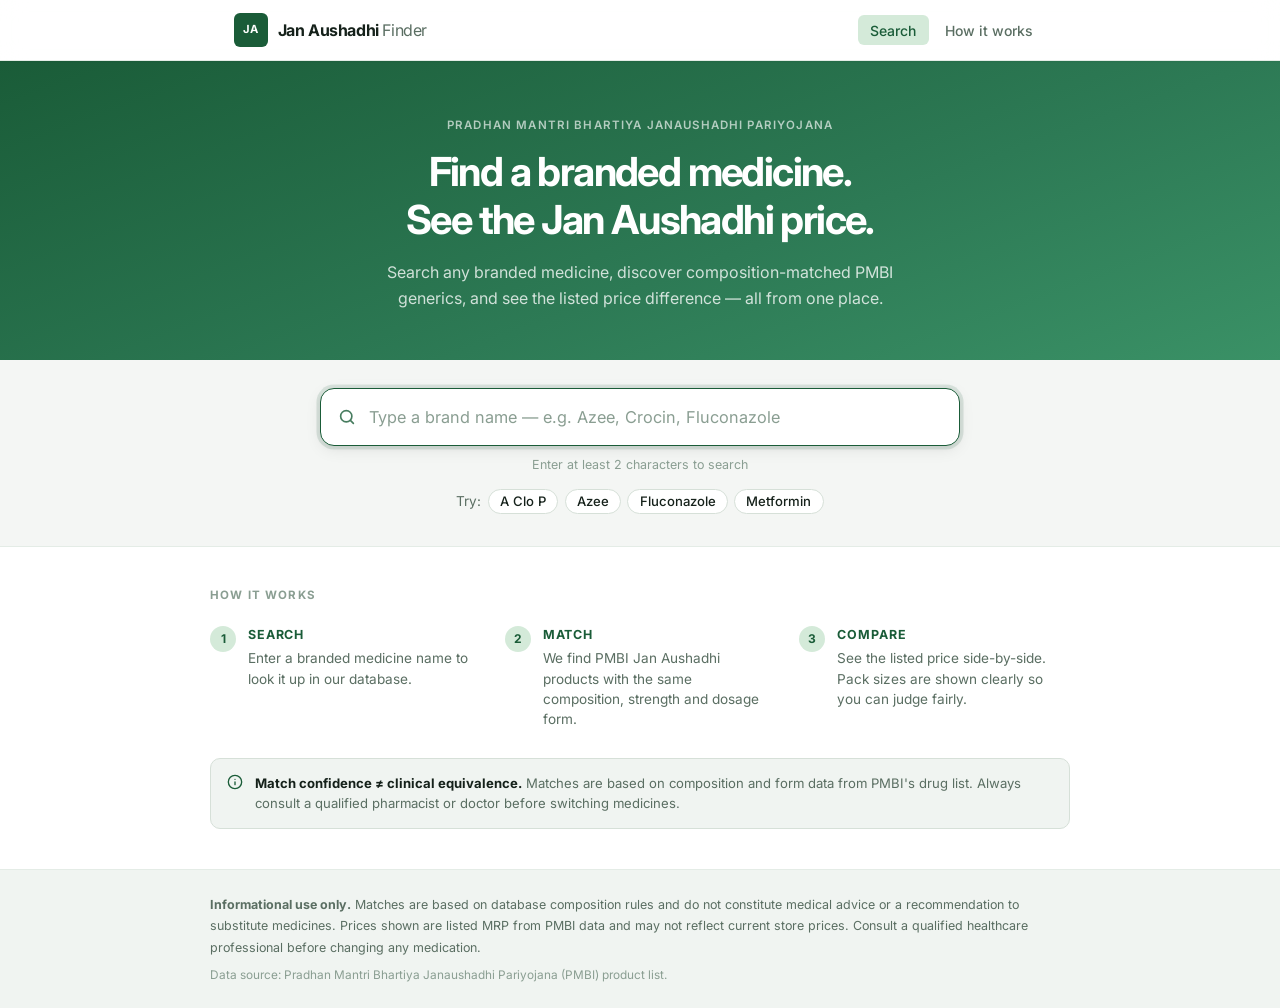
==== index.html @ 85b2dbdd "frontend upgrades" ====
<!DOCTYPE html>
<html lang="en">
<head>
  <meta charset="UTF-8">
  <meta name="viewport" content="width=device-width, initial-scale=1.0">
  <title>Jan Aushadhi Finder — Branded vs Generic Price Comparison</title>
  <meta name="description" content="Find Jan Aushadhi / PMBI generic equivalents for branded medicines and compare listed prices.">
  <link rel="preconnect" href="https://fonts.googleapis.com">
  <link rel="preconnect" href="https://fonts.gstatic.com" crossorigin>
  <link href="https://fonts.googleapis.com/css2?family=Inter:ital,opsz,wght@0,14..32,300..800;1,14..32,300..800&display=swap" rel="stylesheet">
  <link rel="stylesheet" href="./frontend/styles.css">
</head>
<body>

  <!-- ── Top navigation ─────────────────────────────────────── -->
  <header class="site-header" role="banner">
    <div class="site-header__inner">
      <a href="#" class="wordmark" id="brand-home" aria-label="Jan Aushadhi Finder — go to home">
        <span class="wordmark__pill" aria-hidden="true">JA</span>
        <span class="wordmark__text">Jan Aushadhi <span class="wordmark__text-light">Finder</span></span>
      </a>
      <nav class="site-nav" aria-label="Primary navigation">
        <button type="button" class="site-nav__item is-active" id="nav-search">Search</button>
        <button type="button" class="site-nav__item" id="nav-how">How it works</button>
      </nav>
    </div>
  </header>

  <!-- ── Hero (shown only on home) ──────────────────────────── -->
  <section id="hero" class="hero" aria-label="Introduction">
    <div class="hero__inner">
      <div class="hero__eyebrow">Pradhan Mantri Bhartiya Janaushadhi Pariyojana</div>
      <h1 class="hero__title">Find a branded medicine.<br>See the Jan Aushadhi price.</h1>
      <p class="hero__lead">
        Search any branded medicine, discover composition-matched PMBI generics,
        and see the listed price difference — all from one place.
      </p>
    </div>
  </section>

  <!-- ── Search bar (always visible) ───────────────────────── -->
  <div class="search-wrap" id="search-wrap">
    <div class="search-box" role="search">
      <label class="sr-only" for="search-input">Search medicine by brand name</label>
      <span class="search-box__icon" aria-hidden="true">
        <svg width="18" height="18" viewBox="0 0 24 24" fill="none"
             stroke="currentColor" stroke-width="2.2" stroke-linecap="round" stroke-linejoin="round">
          <circle cx="11" cy="11" r="7.5"/>
          <path d="M20.5 20.5l-4-4"/>
        </svg>
      </span>
      <input
        type="search"
        id="search-input"
        class="search-box__input"
        placeholder="Type a brand name — e.g. Azee, Crocin, Fluconazole"
        autocomplete="off"
        spellcheck="false"
        autofocus
        aria-label="Search medicine by brand name"
      >
      <button type="button" id="search-clear" class="search-box__clear hidden" aria-label="Clear search">
        <svg width="14" height="14" viewBox="0 0 24 24" fill="none"
             stroke="currentColor" stroke-width="2.5" stroke-linecap="round">
          <path d="M18 6L6 18M6 6l12 12"/>
        </svg>
      </button>
    </div>
    <p class="search-hint" id="search-hint">Enter at least 2 characters to search</p>
    <p id="search-examples" class="search-examples" aria-label="Example searches">
      Try:
      <button type="button" class="pill-chip" data-query="A Clo P">A Clo P</button>
      <button type="button" class="pill-chip" data-query="Azee">Azee</button>
      <button type="button" class="pill-chip" data-query="Fluconazole">Fluconazole</button>
      <button type="button" class="pill-chip" data-query="Metformin">Metformin</button>
    </p>
  </div>

  <!-- ── Status / loading / error banner ───────────────────── -->
  <div id="status-area" class="status-area hidden" role="status" aria-live="polite"></div>

  <!-- ── Dynamic content area ──────────────────────────────── -->
  <main id="content-area" class="content-area"></main>

  <!-- ── How it works steps (home only) ────────────────────── -->
  <section id="home-steps" class="steps-section" aria-label="How it works">
    <div class="steps-section__inner">
      <h2 class="steps-section__title">How it works</h2>
      <ol class="steps-list" role="list">
        <li class="step-item">
          <div class="step-item__number" aria-hidden="true">1</div>
          <div class="step-item__body">
            <div class="step-item__label">Search</div>
            <p>Enter a branded medicine name to look it up in our database.</p>
          </div>
        </li>
        <li class="step-item">
          <div class="step-item__number" aria-hidden="true">2</div>
          <div class="step-item__body">
            <div class="step-item__label">Match</div>
            <p>We find PMBI Jan Aushadhi products with the same composition, strength and dosage form.</p>
          </div>
        </li>
        <li class="step-item">
          <div class="step-item__number" aria-hidden="true">3</div>
          <div class="step-item__body">
            <div class="step-item__label">Compare</div>
            <p>See the listed price side-by-side. Pack sizes are shown clearly so you can judge fairly.</p>
          </div>
        </li>
      </ol>

      <div class="data-note">
        <span class="data-note__icon" aria-hidden="true">
          <svg width="16" height="16" viewBox="0 0 24 24" fill="none"
               stroke="currentColor" stroke-width="2" stroke-linecap="round" stroke-linejoin="round">
            <circle cx="12" cy="12" r="10"/><path d="M12 16v-4M12 8h.01"/>
          </svg>
        </span>
        <div>
          <strong>Match confidence ≠ clinical equivalence.</strong>
          Matches are based on composition and form data from PMBI's drug list.
          Always consult a qualified pharmacist or doctor before switching medicines.
        </div>
      </div>
    </div>
  </section>

  <!-- ── Footer ────────────────────────────────────────────── -->
  <footer class="site-footer" role="contentinfo">
    <div class="site-footer__inner">
      <p class="site-footer__disclaimer">
        <strong>Informational use only.</strong>
        Matches are based on database composition rules and do not constitute medical advice
        or a recommendation to substitute medicines. Prices shown are listed MRP from PMBI data
        and may not reflect current store prices. Consult a qualified healthcare professional
        before changing any medication.
      </p>
      <p class="site-footer__source">
        Data source: Pradhan Mantri Bhartiya Janaushadhi Pariyojana (PMBI) product list.
      </p>
    </div>
  </footer>

  <script type="module" src="./frontend/app.js"></script>
</body>
</html>
---- frontend/styles.css ----
/* ============================================================
   Jan Aushadhi Finder — Redesigned CSS
   Design tokens → Base → Layout → Components
   ============================================================ */

@import url("https://fonts.googleapis.com/css2?family=Inter:ital,opsz,wght@0,14..32,300..800;1,14..32,300..800&display=swap");

/* ── Design tokens ──────────────────────────────────────────── */
:root {
  /* Palette */
  --c-bg:           #f4f6f4;
  --c-surface:      #ffffff;
  --c-surface-2:    #f0f4f1;
  --c-surface-3:    #e8f0ea;
  --c-border:       #d6e0d8;
  --c-border-soft:  #e4ece6;

  /* Brand — deep forest green */
  --c-brand:        #1a5c38;
  --c-brand-dark:   #134428;
  --c-brand-light:  #d4ead9;
  --c-brand-glow:   rgba(26, 92, 56, 0.12);

  /* Secondary — teal-green */
  --c-secondary:    #2d7a55;

  /* Accent — warm amber */
  --c-accent:       #c4780a;
  --c-accent-bg:    #fef8ee;

  /* Jan Aushadhi tint — soft green */
  --c-jan:          #e8f5eb;
  --c-jan-border:   #b8ddc1;
  --c-jan-text:     #1a5c38;

  /* Semantic */
  --c-text:         #15211a;
  --c-text-muted:   #5a6e62;
  --c-text-faint:   #8a9e92;
  --c-error:        #b91c1c;
  --c-error-bg:     #fef2f2;
  --c-success:      #15803d;
  --c-success-bg:   #f0fdf4;
  --c-warn:         #92400e;
  --c-warn-bg:      #fffbeb;

  /* Confidence colours */
  --c-conf-strong:      #166534;
  --c-conf-strong-bg:   #dcfce7;
  --c-conf-mod:         #92400e;
  --c-conf-mod-bg:      #fef9c3;
  --c-conf-ambig:       #1e3a5f;
  --c-conf-ambig-bg:    #dbeafe;

  /* Type */
  --ff:             "Inter", system-ui, -apple-system, "Segoe UI", sans-serif;
  --fw-regular:     400;
  --fw-medium:      500;
  --fw-semibold:    600;
  --fw-bold:        700;

  /* Radii */
  --r-sm:   6px;
  --r-md:   10px;
  --r-lg:   14px;
  --r-xl:   20px;
  --r-pill: 999px;

  /* Shadows */
  --shadow-xs: 0 1px 2px rgba(0,0,0,0.05);
  --shadow-sm: 0 2px 6px rgba(0,0,0,0.06), 0 1px 2px rgba(0,0,0,0.04);
  --shadow-md: 0 4px 16px rgba(0,0,0,0.08), 0 2px 6px rgba(0,0,0,0.04);
  --shadow-lg: 0 8px 32px rgba(0,0,0,0.10), 0 4px 12px rgba(0,0,0,0.05);

  /* Layout */
  --max-w: 860px;
  --page-px: 1.5rem;
}

/* ── Reset & base ───────────────────────────────────────────── */
*, *::before, *::after { box-sizing: border-box; margin: 0; padding: 0; }

html {
  -webkit-font-smoothing: antialiased;
  -moz-osx-font-smoothing: grayscale;
  scroll-behavior: smooth;
}

body {
  font-family: var(--ff);
  font-size: 16px;
  line-height: 1.55;
  color: var(--c-text);
  background: var(--c-bg);
  min-height: 100vh;
  display: flex;
  flex-direction: column;
}

a { color: var(--c-brand); }
a:hover { color: var(--c-brand-dark); }

button { font-family: inherit; cursor: pointer; }

img, svg { display: block; }

:focus-visible {
  outline: 2px solid var(--c-brand);
  outline-offset: 3px;
}

/* ── Utilities ──────────────────────────────────────────────── */
.sr-only {
  position: absolute; width: 1px; height: 1px;
  overflow: hidden; clip: rect(0 0 0 0); white-space: nowrap;
}

.hidden { display: none !important; }

/* ── Site header ────────────────────────────────────────────── */
.site-header {
  position: sticky;
  top: 0;
  z-index: 100;
  background: rgba(255,255,255,0.92);
  backdrop-filter: blur(12px);
  -webkit-backdrop-filter: blur(12px);
  border-bottom: 1px solid var(--c-border-soft);
  box-shadow: var(--shadow-xs);
}

.site-header__inner {
  max-width: var(--max-w);
  margin: 0 auto;
  padding: 0 var(--page-px);
  height: 60px;
  display: flex;
  align-items: center;
  justify-content: space-between;
  gap: 1rem;
}

/* Wordmark */
.wordmark {
  display: inline-flex;
  align-items: center;
  gap: 0.6rem;
  text-decoration: none;
  color: var(--c-text);
  flex-shrink: 0;
}

.wordmark__pill {
  width: 34px;
  height: 34px;
  border-radius: var(--r-sm);
  background: var(--c-brand);
  color: #fff;
  display: flex;
  align-items: center;
  justify-content: center;
  font-size: 0.7rem;
  font-weight: var(--fw-bold);
  letter-spacing: 0.04em;
  flex-shrink: 0;
}

.wordmark__text {
  font-size: 1rem;
  font-weight: var(--fw-bold);
  letter-spacing: -0.025em;
  white-space: nowrap;
}

.wordmark__text-light { font-weight: var(--fw-regular); color: var(--c-text-muted); }

/* Nav */
.site-nav { display: flex; gap: 0.2rem; }

.site-nav__item {
  background: transparent;
  border: 0;
  color: var(--c-text-muted);
  font-size: 0.875rem;
  font-weight: var(--fw-medium);
  padding: 0.4rem 0.8rem;
  border-radius: var(--r-sm);
  transition: background 0.15s, color 0.15s;
}

.site-nav__item:hover { color: var(--c-text); background: var(--c-surface-2); }

.site-nav__item.is-active {
  color: var(--c-brand);
  background: var(--c-brand-light);
}

/* ── Hero ───────────────────────────────────────────────────── */
.hero {
  background: linear-gradient(160deg, #1a5c38 0%, #2d7a55 60%, #3a9166 100%);
  color: #fff;
  padding: 3.5rem var(--page-px) 3rem;
  text-align: center;
}

.hero__inner { max-width: var(--max-w); margin: 0 auto; }

.hero__eyebrow {
  font-size: 0.72rem;
  font-weight: var(--fw-semibold);
  letter-spacing: 0.1em;
  text-transform: uppercase;
  color: rgba(255,255,255,0.65);
  margin-bottom: 0.85rem;
}

.hero__title {
  font-size: clamp(1.6rem, 4vw, 2.5rem);
  font-weight: var(--fw-bold);
  letter-spacing: -0.04em;
  line-height: 1.18;
  margin-bottom: 1rem;
  color: #fff;
}

.hero__lead {
  font-size: 1rem;
  color: rgba(255,255,255,0.78);
  max-width: 36rem;
  margin: 0 auto;
  line-height: 1.65;
}

/* ── Search section ─────────────────────────────────────────── */
.search-wrap {
  max-width: var(--max-w);
  margin: 0 auto;
  padding: 1.75rem var(--page-px) 0;
  width: 100%;
}

.search-box {
  position: relative;
  max-width: 640px;
  margin: 0 auto;
}

.search-box__icon {
  position: absolute;
  left: 1.1rem;
  top: 50%;
  transform: translateY(-50%);
  color: var(--c-brand);
  display: flex;
  pointer-events: none;
  opacity: 0.8;
}

.search-box__input {
  width: 100%;
  height: 58px;
  padding: 0 3.2rem 0 3rem;
  font-size: 1.02rem;
  font-family: inherit;
  font-weight: var(--fw-medium);
  color: var(--c-text);
  background: var(--c-surface);
  border: 1.5px solid var(--c-border);
  border-radius: var(--r-lg);
  box-shadow: var(--shadow-md);
  outline: none;
  transition: border-color 0.15s, box-shadow 0.15s;
  appearance: none; /* remove default search field styles */
}

.search-box__input::placeholder {
  color: var(--c-text-faint);
  font-weight: var(--fw-regular);
}

.search-box__input:focus {
  border-color: var(--c-brand);
  box-shadow: var(--shadow-md), 0 0 0 3.5px var(--c-brand-glow);
}

/* hide browser's built-in clear button */
.search-box__input::-webkit-search-cancel-button { display: none; }

.search-box__clear {
  position: absolute;
  right: 0.7rem;
  top: 50%;
  transform: translateY(-50%);
  width: 32px;
  height: 32px;
  border: 0;
  border-radius: var(--r-sm);
  background: transparent;
  color: var(--c-text-muted);
  display: flex;
  align-items: center;
  justify-content: center;
  transition: background 0.12s, color 0.12s;
}

.search-box__clear:hover { background: var(--c-surface-2); color: var(--c-text); }

.search-hint {
  text-align: center;
  font-size: 0.78rem;
  color: var(--c-text-faint);
  margin-top: 0.6rem;
}

.search-examples {
  text-align: center;
  font-size: 0.85rem;
  color: var(--c-text-muted);
  margin-top: 0.9rem;
  display: flex;
  align-items: center;
  justify-content: center;
  flex-wrap: wrap;
  gap: 0.4rem;
}

.pill-chip {
  display: inline-flex;
  align-items: center;
  padding: 0.22rem 0.7rem;
  border: 1.5px solid var(--c-border);
  border-radius: var(--r-pill);
  background: var(--c-surface);
  color: var(--c-text);
  font-size: 0.82rem;
  font-weight: var(--fw-medium);
  transition: border-color 0.12s, background 0.12s, color 0.12s;
}

.pill-chip:hover {
  border-color: var(--c-brand);
  background: var(--c-brand-light);
  color: var(--c-brand-dark);
}

/* ── Status area ────────────────────────────────────────────── */
.status-area {
  max-width: var(--max-w);
  margin: 1rem auto 0;
  padding: 0 var(--page-px);
  width: 100%;
}

.status-strip {
  padding: 0.8rem 1.1rem;
  border-radius: var(--r-md);
  font-size: 0.9rem;
  display: flex;
  align-items: center;
  gap: 0.6rem;
  max-width: 640px;
  margin: 0 auto;
}

.status-strip--loading {
  background: var(--c-surface-2);
  color: var(--c-text-muted);
}

.status-strip--error {
  background: var(--c-error-bg);
  color: var(--c-error);
  border: 1px solid #fecaca;
}

.status-strip--empty {
  background: var(--c-surface-2);
  color: var(--c-text-muted);
}

/* Spinner */
.spinner {
  display: inline-block;
  width: 15px;
  height: 15px;
  border: 2px solid var(--c-border);
  border-top-color: var(--c-brand);
  border-radius: 50%;
  animation: spin 0.65s linear infinite;
  flex-shrink: 0;
}

@keyframes spin { to { transform: rotate(360deg); } }

/* ── Main content area ──────────────────────────────────────── */
.content-area {
  max-width: var(--max-w);
  margin: 0 auto;
  padding: 0 var(--page-px) 2rem;
  width: 100%;
  flex: 1;
}

/* ── Back button ────────────────────────────────────────────── */
.btn-back {
  display: inline-flex;
  align-items: center;
  gap: 0.4rem;
  background: transparent;
  border: 0;
  color: var(--c-brand);
  font-size: 0.875rem;
  font-weight: var(--fw-semibold);
  padding: 1.5rem 0 1rem;
  transition: color 0.12s;
}

.btn-back::before { content: "←"; font-size: 1rem; }
.btn-back:hover { color: var(--c-brand-dark); }

/* ── Section title (search results) ────────────────────────── */
.section-title {
  font-size: 0.85rem;
  font-weight: var(--fw-semibold);
  color: var(--c-text-muted);
  margin: 1.25rem 0 0.75rem;
  letter-spacing: 0.01em;
}

/* ── Medicine result cards ──────────────────────────────────── */
.card-list {
  display: flex;
  flex-direction: column;
  gap: 0.55rem;
}

.med-card {
  background: var(--c-surface);
  border: 1.5px solid var(--c-border-soft);
  border-radius: var(--r-lg);
  padding: 1.1rem 1.2rem;
  cursor: pointer;
  text-align: left;
  width: 100%;
  transition: border-color 0.15s, box-shadow 0.15s, transform 0.1s;
  box-shadow: var(--shadow-xs);
  display: block;
}

.med-card:hover,
.med-card:focus-visible {
  border-color: var(--c-brand);
  box-shadow: var(--shadow-sm), 0 0 0 3px var(--c-brand-glow);
  transform: translateY(-1px);
}

.med-card:active { transform: translateY(0); }

.med-card__top {
  display: flex;
  justify-content: space-between;
  align-items: flex-start;
  gap: 0.75rem;
  margin-bottom: 0.35rem;
}

.med-card__name {
  font-size: 1.02rem;
  font-weight: var(--fw-bold);
  letter-spacing: -0.025em;
  color: var(--c-text);
  line-height: 1.3;
}

.price-tag {
  font-size: 1rem;
  font-weight: var(--fw-bold);
  color: var(--c-accent);
  white-space: nowrap;
  flex-shrink: 0;
}

.med-card__mfg {
  font-size: 0.82rem;
  color: var(--c-text-muted);
  margin-bottom: 0.5rem;
}

.med-card__composition {
  font-size: 0.875rem;
  color: var(--c-text);
  margin-bottom: 0.35rem;
  line-height: 1.4;
}

.med-card__meta {
  display: flex;
  flex-wrap: wrap;
  gap: 0.3rem;
  margin-bottom: 0.5rem;
}

.meta-tag {
  display: inline-flex;
  align-items: center;
  padding: 0.1rem 0.5rem;
  background: var(--c-surface-2);
  border: 1px solid var(--c-border-soft);
  border-radius: var(--r-pill);
  font-size: 0.76rem;
  color: var(--c-text-muted);
  font-weight: var(--fw-medium);
}

.card-cta {
  font-size: 0.82rem;
  font-weight: var(--fw-semibold);
  color: var(--c-brand);
  display: flex;
  align-items: center;
  gap: 0.25rem;
  justify-content: flex-end;
  margin-top: 0.25rem;
}

/* ── Brand detail panel ─────────────────────────────────────── */
.detail-header {
  display: flex;
  justify-content: space-between;
  align-items: flex-start;
  gap: 1rem;
  margin-bottom: 1.5rem;
  padding-bottom: 1.25rem;
  border-bottom: 2px solid var(--c-border-soft);
}

.detail-header__left { flex: 1; min-width: 0; }

.detail-name {
  font-size: clamp(1.3rem, 3vw, 1.7rem);
  font-weight: var(--fw-bold);
  letter-spacing: -0.035em;
  line-height: 1.2;
  margin-bottom: 0.25rem;
}

.detail-mfg {
  font-size: 0.875rem;
  color: var(--c-text-muted);
}

.detail-price-block {
  text-align: right;
  flex-shrink: 0;
}

.detail-price {
  font-size: 1.55rem;
  font-weight: var(--fw-bold);
  color: var(--c-accent);
  line-height: 1.1;
}

.detail-price-label {
  font-size: 0.72rem;
  color: var(--c-text-faint);
  margin-top: 0.15rem;
}

/* Property grid */
.prop-grid {
  display: grid;
  grid-template-columns: 9rem 1fr;
  row-gap: 0;
}

.prop-row {
  display: contents;
}

.prop-row__label,
.prop-row__value {
  padding: 0.65rem 0;
  font-size: 0.9rem;
  border-bottom: 1px solid var(--c-border-soft);
}

.prop-row__label {
  color: var(--c-text-muted);
  font-weight: var(--fw-medium);
  padding-right: 1rem;
}

.prop-row__value { color: var(--c-text); }

/* Components table */
.section-heading {
  font-size: 0.95rem;
  font-weight: var(--fw-bold);
  color: var(--c-text);
  margin: 1.75rem 0 0.85rem;
  display: flex;
  align-items: center;
  gap: 0.5rem;
}

.section-heading::after {
  content: "";
  flex: 1;
  height: 1px;
  background: var(--c-border-soft);
}

.comp-table {
  width: 100%;
  border-collapse: collapse;
  font-size: 0.875rem;
}

.comp-table th {
  text-align: left;
  padding: 0.5rem 0.6rem;
  font-size: 0.7rem;
  font-weight: var(--fw-semibold);
  letter-spacing: 0.07em;
  text-transform: uppercase;
  color: var(--c-text-faint);
  border-bottom: 2px solid var(--c-border);
}

.comp-table td {
  padding: 0.6rem 0.6rem;
  border-bottom: 1px solid var(--c-border-soft);
  vertical-align: top;
}

.comp-table tr:last-child td { border-bottom: none; }

/* ── Matches section ────────────────────────────────────────── */
.matches-block { margin-top: 0.5rem; }

.match-intro {
  font-size: 0.85rem;
  color: var(--c-text-muted);
  margin-bottom: 1rem;
  padding: 0.75rem 1rem;
  background: var(--c-surface-2);
  border-left: 3px solid var(--c-brand);
  border-radius: 0 var(--r-sm) var(--r-sm) 0;
  line-height: 1.55;
}

.match-empty {
  padding: 2rem 1rem;
  text-align: center;
  border: 1.5px dashed var(--c-border);
  border-radius: var(--r-lg);
  background: var(--c-surface);
}

.match-empty__icon {
  font-size: 1.75rem;
  margin-bottom: 0.6rem;
}

.match-empty__title {
  font-weight: var(--fw-semibold);
  color: var(--c-text);
  margin-bottom: 0.35rem;
}

.match-empty__body {
  font-size: 0.875rem;
  color: var(--c-text-muted);
}

/* Match card */
.match-card {
  background: var(--c-surface);
  border: 1.5px solid var(--c-jan-border);
  border-radius: var(--r-lg);
  padding: 1.1rem 1.2rem;
  cursor: pointer;
  text-align: left;
  width: 100%;
  margin-bottom: 0.55rem;
  transition: border-color 0.15s, box-shadow 0.15s, transform 0.1s;
  box-shadow: var(--shadow-xs);
  display: block;
  position: relative;
}

.match-card:hover,
.match-card:focus-visible {
  border-color: var(--c-brand);
  box-shadow: var(--shadow-sm), 0 0 0 3px var(--c-brand-glow);
  transform: translateY(-1px);
}

.match-card:active { transform: translateY(0); }

.match-card__header {
  display: flex;
  justify-content: space-between;
  align-items: flex-start;
  gap: 0.75rem;
  margin-bottom: 0.55rem;
}

.match-card__name {
  font-size: 1.02rem;
  font-weight: var(--fw-bold);
  letter-spacing: -0.025em;
  color: var(--c-text);
  line-height: 1.3;
}

.match-card__mrp {
  font-size: 1rem;
  font-weight: var(--fw-bold);
  color: var(--c-jan-text);
  white-space: nowrap;
  flex-shrink: 0;
}

.match-card__meta {
  display: flex;
  flex-wrap: wrap;
  gap: 0.3rem;
  margin-bottom: 0.55rem;
}

.match-card__footer {
  display: flex;
  align-items: center;
  justify-content: space-between;
  gap: 0.5rem;
  margin-top: 0.25rem;
}

/* Confidence badge */
.conf-badge {
  display: inline-flex;
  align-items: center;
  gap: 0.3rem;
  padding: 0.2rem 0.6rem;
  border-radius: var(--r-pill);
  font-size: 0.72rem;
  font-weight: var(--fw-bold);
  letter-spacing: 0.03em;
}

.conf-badge--strong {
  background: var(--c-conf-strong-bg);
  color: var(--c-conf-strong);
}

.conf-badge--moderate {
  background: var(--c-conf-mod-bg);
  color: var(--c-conf-mod);
}

.conf-badge--ambiguous {
  background: var(--c-conf-ambig-bg);
  color: var(--c-conf-ambig);
}

.conf-badge__dot {
  width: 6px;
  height: 6px;
  border-radius: 50%;
  background: currentColor;
  flex-shrink: 0;
}

/* ── Compare view ───────────────────────────────────────────── */

/* Savings hero */
.savings-hero {
  text-align: center;
  padding: 2rem 1rem 1.75rem;
  background: linear-gradient(160deg, #1a5c38 0%, #2d7a55 100%);
  border-radius: var(--r-xl);
  color: #fff;
  margin-bottom: 1.5rem;
  box-shadow: var(--shadow-md);
}

.savings-hero--same {
  background: var(--c-surface-2);
  color: var(--c-text);
  box-shadow: none;
  border: 1.5px solid var(--c-border);
}

.savings-hero--higher {
  background: linear-gradient(160deg, #7c2d12 0%, #9a3412 100%);
}

.savings-hero__kicker {
  font-size: 0.78rem;
  font-weight: var(--fw-semibold);
  letter-spacing: 0.1em;
  text-transform: uppercase;
  color: rgba(255,255,255,0.65);
  margin-bottom: 0.5rem;
}

.savings-hero--same .savings-hero__kicker { color: var(--c-text-muted); }

.savings-hero__amount {
  font-size: clamp(2rem, 6vw, 3rem);
  font-weight: var(--fw-bold);
  letter-spacing: -0.05em;
  line-height: 1.05;
  margin-bottom: 0.4rem;
}

.savings-hero__pct {
  font-size: 1.1rem;
  font-weight: var(--fw-semibold);
  color: rgba(255,255,255,0.85);
  margin-bottom: 0.75rem;
}

.savings-hero--same .savings-hero__pct { color: var(--c-text-muted); }

.savings-hero__caveat {
  font-size: 0.8rem;
  color: rgba(255,255,255,0.6);
  max-width: 28rem;
  margin: 0 auto;
  line-height: 1.55;
}

.savings-hero--same .savings-hero__caveat { color: var(--c-text-muted); }

/* Compare card pair */
.compare-pair {
  display: grid;
  grid-template-columns: 1fr 1fr;
  gap: 0.75rem;
  margin-bottom: 1.25rem;
}

.compare-card {
  border-radius: var(--r-lg);
  padding: 1.2rem 1.25rem;
  border: 1.5px solid var(--c-border-soft);
}

.compare-card--brand {
  background: var(--c-surface);
}

.compare-card--jan {
  background: var(--c-jan);
  border-color: var(--c-jan-border);
}

.compare-card__badge {
  font-size: 0.65rem;
  font-weight: var(--fw-bold);
  letter-spacing: 0.1em;
  text-transform: uppercase;
  color: var(--c-text-faint);
  margin-bottom: 0.55rem;
}

.compare-card--jan .compare-card__badge { color: var(--c-brand); }

.compare-card__name {
  font-size: 1rem;
  font-weight: var(--fw-bold);
  letter-spacing: -0.02em;
  color: var(--c-text);
  line-height: 1.3;
  margin-bottom: 0.2rem;
}

.compare-card__sub {
  font-size: 0.8rem;
  color: var(--c-text-muted);
  margin-bottom: 0.9rem;
}

.compare-card__pack {
  font-size: 0.82rem;
  color: var(--c-text-muted);
  margin-bottom: 0.35rem;
}

.compare-card__price {
  font-size: 1.4rem;
  font-weight: var(--fw-bold);
  color: var(--c-accent);
  letter-spacing: -0.03em;
  line-height: 1.1;
}

.compare-card--jan .compare-card__price { color: var(--c-brand); }

.compare-card__per-unit {
  font-size: 0.78rem;
  color: var(--c-text-muted);
  margin-top: 0.2rem;
}

/* Pack dots visualisation */
.pack-dots {
  display: flex;
  flex-wrap: wrap;
  gap: 0.35rem;
  margin-bottom: 0.6rem;
}

.pack-dot {
  width: 9px;
  height: 9px;
  border-radius: 50%;
}

.compare-card--brand .pack-dot { background: #3d5045; }
.compare-card--jan  .pack-dot { background: var(--c-brand); }

/* Match status row */
.match-status-row {
  display: flex;
  flex-wrap: wrap;
  align-items: center;
  gap: 0.5rem 1rem;
  padding: 0.9rem 1rem;
  background: var(--c-surface);
  border: 1.5px solid var(--c-border-soft);
  border-radius: var(--r-md);
  margin-bottom: 1.25rem;
  font-size: 0.875rem;
  color: var(--c-text-muted);
}

.match-status-row strong { color: var(--c-text); }

/* Composition comparison table */
.compare-table-wrap {
  background: var(--c-surface);
  border: 1.5px solid var(--c-border-soft);
  border-radius: var(--r-lg);
  overflow: hidden;
  margin-bottom: 1.25rem;
}

.compare-table {
  width: 100%;
  border-collapse: collapse;
  font-size: 0.875rem;
}

.compare-table th {
  text-align: left;
  padding: 0.65rem 0.9rem;
  font-size: 0.7rem;
  font-weight: var(--fw-semibold);
  letter-spacing: 0.07em;
  text-transform: uppercase;
  color: var(--c-text-faint);
  background: var(--c-surface-2);
  border-bottom: 1px solid var(--c-border);
}

.compare-table td {
  padding: 0.65rem 0.9rem;
  border-bottom: 1px solid var(--c-border-soft);
  vertical-align: top;
  color: var(--c-text);
}

.compare-table tr:last-child td { border-bottom: none; }

.compare-table td:first-child { color: var(--c-text-muted); }

/* Inline disclaimer */
.compare-disclaimer {
  font-size: 0.82rem;
  color: var(--c-text-muted);
  background: var(--c-warn-bg);
  border: 1px solid #fde68a;
  border-radius: var(--r-md);
  padding: 0.75rem 1rem;
  line-height: 1.55;
}

/* ── How it works (nav page) ────────────────────────────────── */
.how-page {
  max-width: 34rem;
  margin: 1.5rem auto 0;
  padding-bottom: 2rem;
}

.how-page__title {
  font-size: 1.35rem;
  font-weight: var(--fw-bold);
  letter-spacing: -0.03em;
  margin-bottom: 1.5rem;
}

.how-step {
  display: flex;
  gap: 1rem;
  margin-bottom: 1.5rem;
}

.how-step__num {
  width: 28px;
  height: 28px;
  border-radius: 50%;
  background: var(--c-brand);
  color: #fff;
  font-size: 0.8rem;
  font-weight: var(--fw-bold);
  display: flex;
  align-items: center;
  justify-content: center;
  flex-shrink: 0;
  margin-top: 0.15rem;
}

.how-step__label {
  font-size: 0.72rem;
  font-weight: var(--fw-bold);
  text-transform: uppercase;
  letter-spacing: 0.08em;
  color: var(--c-brand);
  margin-bottom: 0.2rem;
}

.how-step p { font-size: 0.925rem; color: var(--c-text-muted); }

.how-note {
  margin-top: 1.5rem;
  padding: 1rem;
  background: var(--c-warn-bg);
  border: 1px solid #fde68a;
  border-radius: var(--r-md);
  font-size: 0.875rem;
  color: var(--c-warn);
  line-height: 1.55;
}

/* ── Steps section (home) ───────────────────────────────────── */
.steps-section {
  background: var(--c-surface);
  border-top: 1px solid var(--c-border-soft);
  padding: 2.5rem var(--page-px);
  margin-top: auto;
}

.steps-section__inner { max-width: var(--max-w); margin: 0 auto; }

.steps-section__title {
  font-size: 0.72rem;
  font-weight: var(--fw-bold);
  letter-spacing: 0.1em;
  text-transform: uppercase;
  color: var(--c-text-faint);
  margin-bottom: 1.25rem;
}

.steps-list {
  list-style: none;
  display: grid;
  grid-template-columns: repeat(3, 1fr);
  gap: 1.5rem;
  margin-bottom: 1.75rem;
}

.step-item {
  display: flex;
  gap: 0.75rem;
}

.step-item__number {
  width: 26px;
  height: 26px;
  border-radius: 50%;
  background: var(--c-brand-light);
  color: var(--c-brand);
  font-size: 0.75rem;
  font-weight: var(--fw-bold);
  display: flex;
  align-items: center;
  justify-content: center;
  flex-shrink: 0;
  margin-top: 0.1rem;
}

.step-item__label {
  font-size: 0.78rem;
  font-weight: var(--fw-bold);
  text-transform: uppercase;
  letter-spacing: 0.07em;
  color: var(--c-brand);
  margin-bottom: 0.25rem;
}

.step-item__body p {
  font-size: 0.85rem;
  color: var(--c-text-muted);
  line-height: 1.5;
}

/* Data note */
.data-note {
  display: flex;
  gap: 0.75rem;
  align-items: flex-start;
  padding: 0.9rem 1rem;
  background: var(--c-surface-2);
  border: 1px solid var(--c-border);
  border-radius: var(--r-md);
  font-size: 0.82rem;
  color: var(--c-text-muted);
  line-height: 1.55;
}

.data-note__icon {
  color: var(--c-brand);
  flex-shrink: 0;
  margin-top: 1px;
}

.data-note strong { color: var(--c-text); }

/* ── Site footer ────────────────────────────────────────────── */
.site-footer {
  background: var(--c-surface-2);
  border-top: 1px solid var(--c-border-soft);
  padding: 1.5rem var(--page-px);
}

.site-footer__inner {
  max-width: var(--max-w);
  margin: 0 auto;
}

.site-footer__disclaimer {
  font-size: 0.78rem;
  color: var(--c-text-muted);
  line-height: 1.7;
  margin-bottom: 0.5rem;
}

.site-footer__source {
  font-size: 0.74rem;
  color: var(--c-text-faint);
}

/* ── Responsive ─────────────────────────────────────────────── */
@media (max-width: 640px) {
  .hero { padding: 2.5rem var(--page-px) 2rem; }
  .hero__title { text-align: left; }
  .hero__lead { text-align: left; margin-left: 0; }
  .hero__eyebrow { text-align: left; }

  .steps-list { grid-template-columns: 1fr; gap: 1rem; }

  .compare-pair { grid-template-columns: 1fr; gap: 0.75rem; }

  .detail-header {
    flex-direction: column;
    gap: 0.5rem;
  }

  .detail-price-block { text-align: left; }

  .prop-grid { grid-template-columns: 1fr; }

  .prop-row__label { padding-bottom: 0.1rem; border-bottom: none; }

  .savings-hero__amount { font-size: 2.2rem; }

  .wordmark__text { font-size: 0.9rem; }
}

@media (max-width: 420px) {
  :root { --page-px: 1rem; }

  .site-header__inner { height: 54px; }

  .search-box__input { height: 52px; font-size: 0.95rem; }

  .site-nav__item { padding: 0.35rem 0.55rem; font-size: 0.82rem; }
}

/* ── Fade-in animation for content blocks ───────────────────── */
@keyframes fade-up {
  from { opacity: 0; transform: translateY(6px); }
  to   { opacity: 1; transform: translateY(0); }
}

.fade-in {
  animation: fade-up 0.22s ease-out both;
}
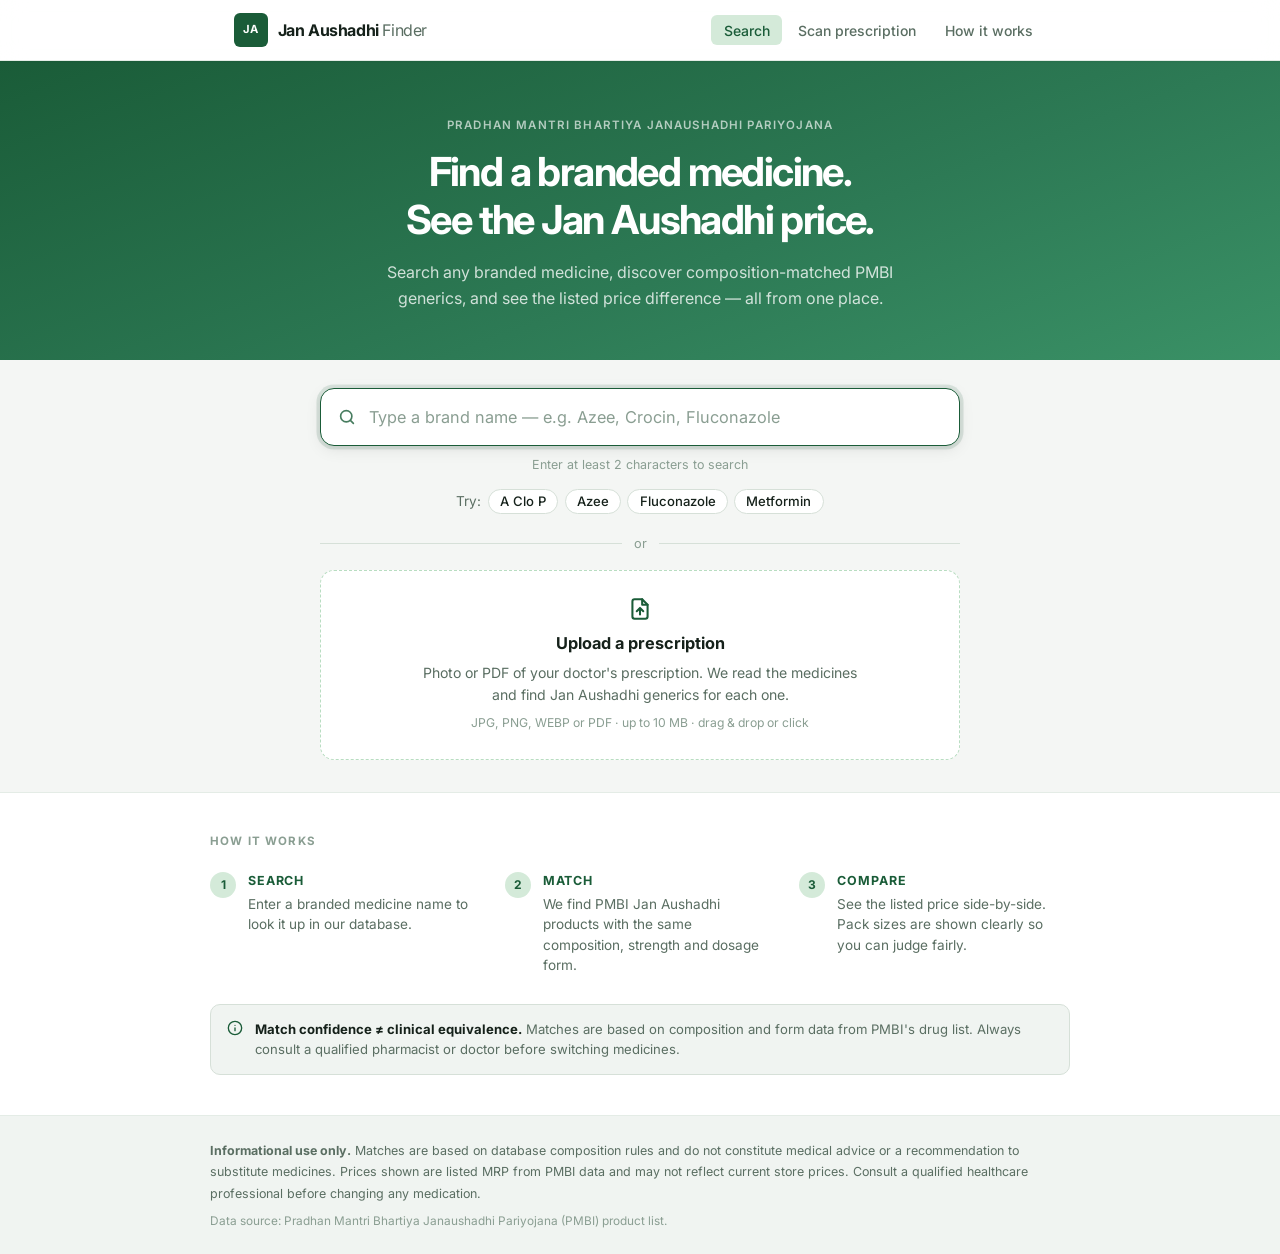
==== commit 44597ad1: "Updated Project" ====
--- a/index.html
+++ b/index.html
@@ -21,6 +21,7 @@
       </a>
       <nav class="site-nav" aria-label="Primary navigation">
         <button type="button" class="site-nav__item is-active" id="nav-search">Search</button>
+        <button type="button" class="site-nav__item" id="nav-scan">Scan<span class="nav-long"> prescription</span></button>
         <button type="button" class="site-nav__item" id="nav-how">How it works</button>
       </nav>
     </div>
@@ -74,6 +75,28 @@
       <button type="button" class="pill-chip" data-query="Fluconazole">Fluconazole</button>
       <button type="button" class="pill-chip" data-query="Metformin">Metformin</button>
     </p>
+
+    <!-- Prescription upload (home only) -->
+    <div id="scan-card" class="scan-card">
+      <div class="scan-card__or" aria-hidden="true"><span>or</span></div>
+      <label for="scan-input" class="scan-drop" id="scan-drop">
+        <span class="scan-drop__icon" aria-hidden="true">
+          <svg width="26" height="26" viewBox="0 0 24 24" fill="none"
+               stroke="currentColor" stroke-width="1.9" stroke-linecap="round" stroke-linejoin="round">
+            <path d="M14 3H7a2 2 0 0 0-2 2v14a2 2 0 0 0 2 2h10a2 2 0 0 0 2-2V8z"/>
+            <path d="M14 3v5h5M12 17v-6M9 14l3-3 3 3"/>
+          </svg>
+        </span>
+        <span class="scan-drop__title">Upload a prescription</span>
+        <span class="scan-drop__body">
+          Photo or PDF of your doctor's prescription. We read the medicines and
+          find Jan Aushadhi generics for each one.
+        </span>
+        <span class="scan-drop__hint">JPG, PNG, WEBP or PDF · up to 10 MB · drag &amp; drop or click</span>
+      </label>
+      <input type="file" id="scan-input" class="sr-only"
+             accept="image/jpeg,image/png,image/webp,image/bmp,image/tiff,application/pdf">
+    </div>
   </div>
 
   <!-- ── Status / loading / error banner ───────────────────── -->
--- a/frontend/styles.css
+++ b/frontend/styles.css
@@ -1200,3 +1200,353 @@
 .fade-in {
   animation: fade-up 0.22s ease-out both;
 }
+
+/* ── Prescription upload ────────────────────────────────────── */
+.scan-card {
+  max-width: 640px;
+  margin: 1.25rem auto 0;
+}
+
+.scan-card__or {
+  display: flex;
+  align-items: center;
+  gap: 0.75rem;
+  color: var(--c-text-faint);
+  font-size: 0.8rem;
+  margin-bottom: 1rem;
+}
+
+.scan-card__or::before,
+.scan-card__or::after {
+  content: "";
+  flex: 1;
+  height: 1px;
+  background: var(--c-border);
+}
+
+.scan-drop {
+  display: flex;
+  flex-direction: column;
+  align-items: center;
+  text-align: center;
+  gap: 0.35rem;
+  padding: 1.6rem 1.25rem;
+  background: var(--c-surface);
+  border: 1.5px dashed var(--c-jan-border);
+  border-radius: var(--r-lg);
+  cursor: pointer;
+  transition: border-color 0.15s, background 0.15s, box-shadow 0.15s;
+}
+
+.scan-drop:hover,
+.scan-drop:focus-visible,
+.scan-drop.is-dragging {
+  border-color: var(--c-brand);
+  background: var(--c-jan);
+  box-shadow: 0 0 0 3px var(--c-brand-glow);
+}
+
+.scan-drop__icon { color: var(--c-brand); margin-bottom: 0.2rem; }
+
+.scan-drop__title {
+  font-weight: var(--fw-bold);
+  font-size: 1.02rem;
+  color: var(--c-text);
+}
+
+.scan-drop__body {
+  font-size: 0.88rem;
+  color: var(--c-text-muted);
+  max-width: 440px;
+}
+
+.scan-drop__hint {
+  font-size: 0.76rem;
+  color: var(--c-text-faint);
+  margin-top: 0.2rem;
+}
+
+/* ── Prescription results ───────────────────────────────────── */
+.scan-summary {
+  display: flex;
+  justify-content: space-between;
+  align-items: center;
+  gap: 1rem;
+  padding: 1.1rem 1.25rem;
+  background: var(--c-surface);
+  border: 1.5px solid var(--c-border-soft);
+  border-radius: var(--r-lg);
+  box-shadow: var(--shadow-xs);
+  margin-bottom: 0.75rem;
+}
+
+.scan-summary__title {
+  font-size: 1.3rem;
+  font-weight: var(--fw-bold);
+  letter-spacing: -0.03em;
+}
+
+.scan-summary__sub {
+  font-size: 0.85rem;
+  color: var(--c-text-muted);
+}
+
+.scan-summary__sub strong { color: var(--c-warn); }
+
+.scan-summary__save { text-align: right; flex-shrink: 0; }
+
+.scan-summary__save-amount {
+  font-size: 1.5rem;
+  font-weight: var(--fw-bold);
+  color: var(--c-success);
+  letter-spacing: -0.03em;
+}
+
+.scan-summary__save-label {
+  font-size: 0.75rem;
+  color: var(--c-text-muted);
+}
+
+.scan-preview,
+.scan-unmatched {
+  background: var(--c-surface);
+  border: 1px solid var(--c-border-soft);
+  border-radius: var(--r-md);
+  padding: 0.6rem 1rem;
+  margin-bottom: 0.75rem;
+  font-size: 0.85rem;
+}
+
+.scan-preview summary,
+.scan-unmatched summary {
+  cursor: pointer;
+  color: var(--c-brand);
+  font-weight: var(--fw-semibold);
+}
+
+.scan-preview img {
+  margin-top: 0.75rem;
+  max-width: 100%;
+  max-height: 520px;
+  border-radius: var(--r-sm);
+  border: 1px solid var(--c-border-soft);
+}
+
+.scan-unmatched ul {
+  margin: 0.5rem 0 0 1.1rem;
+  color: var(--c-text-muted);
+}
+
+.rx-list {
+  display: flex;
+  flex-direction: column;
+  gap: 0.75rem;
+  margin-bottom: 1rem;
+}
+
+.rx-card {
+  background: var(--c-surface);
+  border: 1.5px solid var(--c-border-soft);
+  border-left: 4px solid var(--c-brand);
+  border-radius: var(--r-lg);
+  padding: 1rem 1.2rem;
+  box-shadow: var(--shadow-xs);
+}
+
+.rx-card--review { border-left-color: var(--c-accent); }
+
+.rx-card__line {
+  display: flex;
+  justify-content: space-between;
+  align-items: center;
+  gap: 0.75rem;
+  margin-bottom: 0.5rem;
+}
+
+.rx-card__read {
+  font-size: 0.78rem;
+  color: var(--c-text-faint);
+  font-style: italic;
+  min-width: 0;
+  overflow-wrap: anywhere;
+}
+
+.rx-badge {
+  flex-shrink: 0;
+  font-size: 0.72rem;
+  font-weight: var(--fw-semibold);
+  padding: 0.15rem 0.55rem;
+  border-radius: var(--r-pill);
+}
+
+.rx-badge--ok     { background: var(--c-conf-strong-bg); color: var(--c-conf-strong); }
+.rx-badge--review { background: var(--c-conf-mod-bg);    color: var(--c-conf-mod); }
+
+.rx-card__top {
+  display: flex;
+  justify-content: space-between;
+  align-items: flex-start;
+  gap: 0.75rem;
+  margin-bottom: 0.2rem;
+}
+
+.rx-card__name {
+  font-size: 1.05rem;
+  font-weight: var(--fw-bold);
+  letter-spacing: -0.025em;
+  color: var(--c-text);
+  text-align: left;
+}
+
+.rx-link {
+  background: none;
+  border: 0;
+  padding: 0;
+  color: var(--c-brand);
+  text-decoration: underline;
+  text-decoration-color: var(--c-jan-border);
+  text-underline-offset: 3px;
+}
+
+.rx-link:hover { color: var(--c-brand-dark); }
+
+.rx-reasons {
+  margin: 0.4rem 0 0.6rem 1.1rem;
+  font-size: 0.8rem;
+  color: var(--c-warn);
+}
+
+.rx-jan__label {
+  font-size: 0.75rem;
+  font-weight: var(--fw-semibold);
+  text-transform: uppercase;
+  letter-spacing: 0.05em;
+  color: var(--c-jan-text);
+  margin: 0.6rem 0 0.35rem;
+}
+
+.rx-jan {
+  list-style: none;
+  display: flex;
+  flex-direction: column;
+  gap: 0.35rem;
+}
+
+.rx-jan__item {
+  display: grid;
+  grid-template-columns: 1fr auto;
+  grid-template-areas: "name mrp" "meta mrp";
+  gap: 0.2rem 0.75rem;
+  padding: 0.55rem 0.75rem;
+  background: var(--c-jan);
+  border: 1px solid var(--c-jan-border);
+  border-radius: var(--r-md);
+}
+
+.rx-jan__item.is-clickable { cursor: pointer; transition: border-color 0.15s, box-shadow 0.15s; }
+
+.rx-jan__item.is-clickable:hover,
+.rx-jan__item.is-clickable:focus-visible {
+  border-color: var(--c-brand);
+  box-shadow: 0 0 0 3px var(--c-brand-glow);
+}
+
+.rx-jan__name { grid-area: name; font-size: 0.88rem; font-weight: var(--fw-semibold); }
+
+.rx-jan__meta {
+  grid-area: meta;
+  display: flex;
+  flex-wrap: wrap;
+  align-items: center;
+  gap: 0.3rem;
+}
+
+.rx-jan__meta .card-cta { margin: 0 0 0 0.25rem; }
+
+.rx-jan__mrp {
+  grid-area: mrp;
+  align-self: center;
+  font-weight: var(--fw-bold);
+  color: var(--c-brand);
+  white-space: nowrap;
+}
+
+.meta-tag--validated_match   { background: var(--c-conf-strong-bg); color: var(--c-conf-strong); border-color: transparent; }
+.meta-tag--composition_match { background: var(--c-conf-ambig-bg);  color: var(--c-conf-ambig);  border-color: transparent; }
+.meta-tag--ingredient_lookup { background: var(--c-conf-mod-bg);    color: var(--c-conf-mod);    border-color: transparent; }
+
+.rx-none {
+  font-size: 0.85rem;
+  color: var(--c-text-muted);
+  margin-top: 0.5rem;
+}
+
+.rx-save {
+  font-size: 0.85rem;
+  color: var(--c-success);
+  margin-top: 0.55rem;
+}
+
+.rx-save--higher { color: var(--c-text-muted); }
+
+.rx-alts {
+  display: flex;
+  flex-wrap: wrap;
+  align-items: center;
+  gap: 0.35rem;
+  margin-top: 0.7rem;
+  padding-top: 0.6rem;
+  border-top: 1px solid var(--c-border-soft);
+}
+
+.rx-alts__label { font-size: 0.78rem; color: var(--c-text-muted); margin-right: 0.15rem; }
+
+.rx-alts .pill-chip { font-size: 0.76rem; }
+
+.scan-editor { margin: 1.5rem 0 1rem; }
+
+.scan-editor__help {
+  font-size: 0.85rem;
+  color: var(--c-text-muted);
+  margin-bottom: 0.6rem;
+}
+
+.scan-editor__text {
+  width: 100%;
+  font-family: ui-monospace, "Cascadia Mono", Consolas, monospace;
+  font-size: 0.85rem;
+  line-height: 1.5;
+  padding: 0.75rem 0.9rem;
+  border: 1.5px solid var(--c-border);
+  border-radius: var(--r-md);
+  background: var(--c-surface);
+  color: var(--c-text);
+  resize: vertical;
+  margin-bottom: 0.6rem;
+}
+
+.scan-editor__text:focus {
+  outline: none;
+  border-color: var(--c-brand);
+  box-shadow: 0 0 0 3px var(--c-brand-glow);
+}
+
+.btn-primary {
+  background: var(--c-brand);
+  color: #fff;
+  border: 0;
+  border-radius: var(--r-md);
+  padding: 0.6rem 1.2rem;
+  font-weight: var(--fw-semibold);
+  font-size: 0.9rem;
+  transition: background 0.15s;
+}
+
+.btn-primary:hover { background: var(--c-brand-dark); }
+
+@media (max-width: 640px) {
+  .nav-long { display: none; }
+  .scan-summary { flex-direction: column; align-items: flex-start; }
+  .scan-summary__save { text-align: left; }
+  .rx-card__line { flex-direction: column; align-items: flex-start; gap: 0.3rem; }
+}
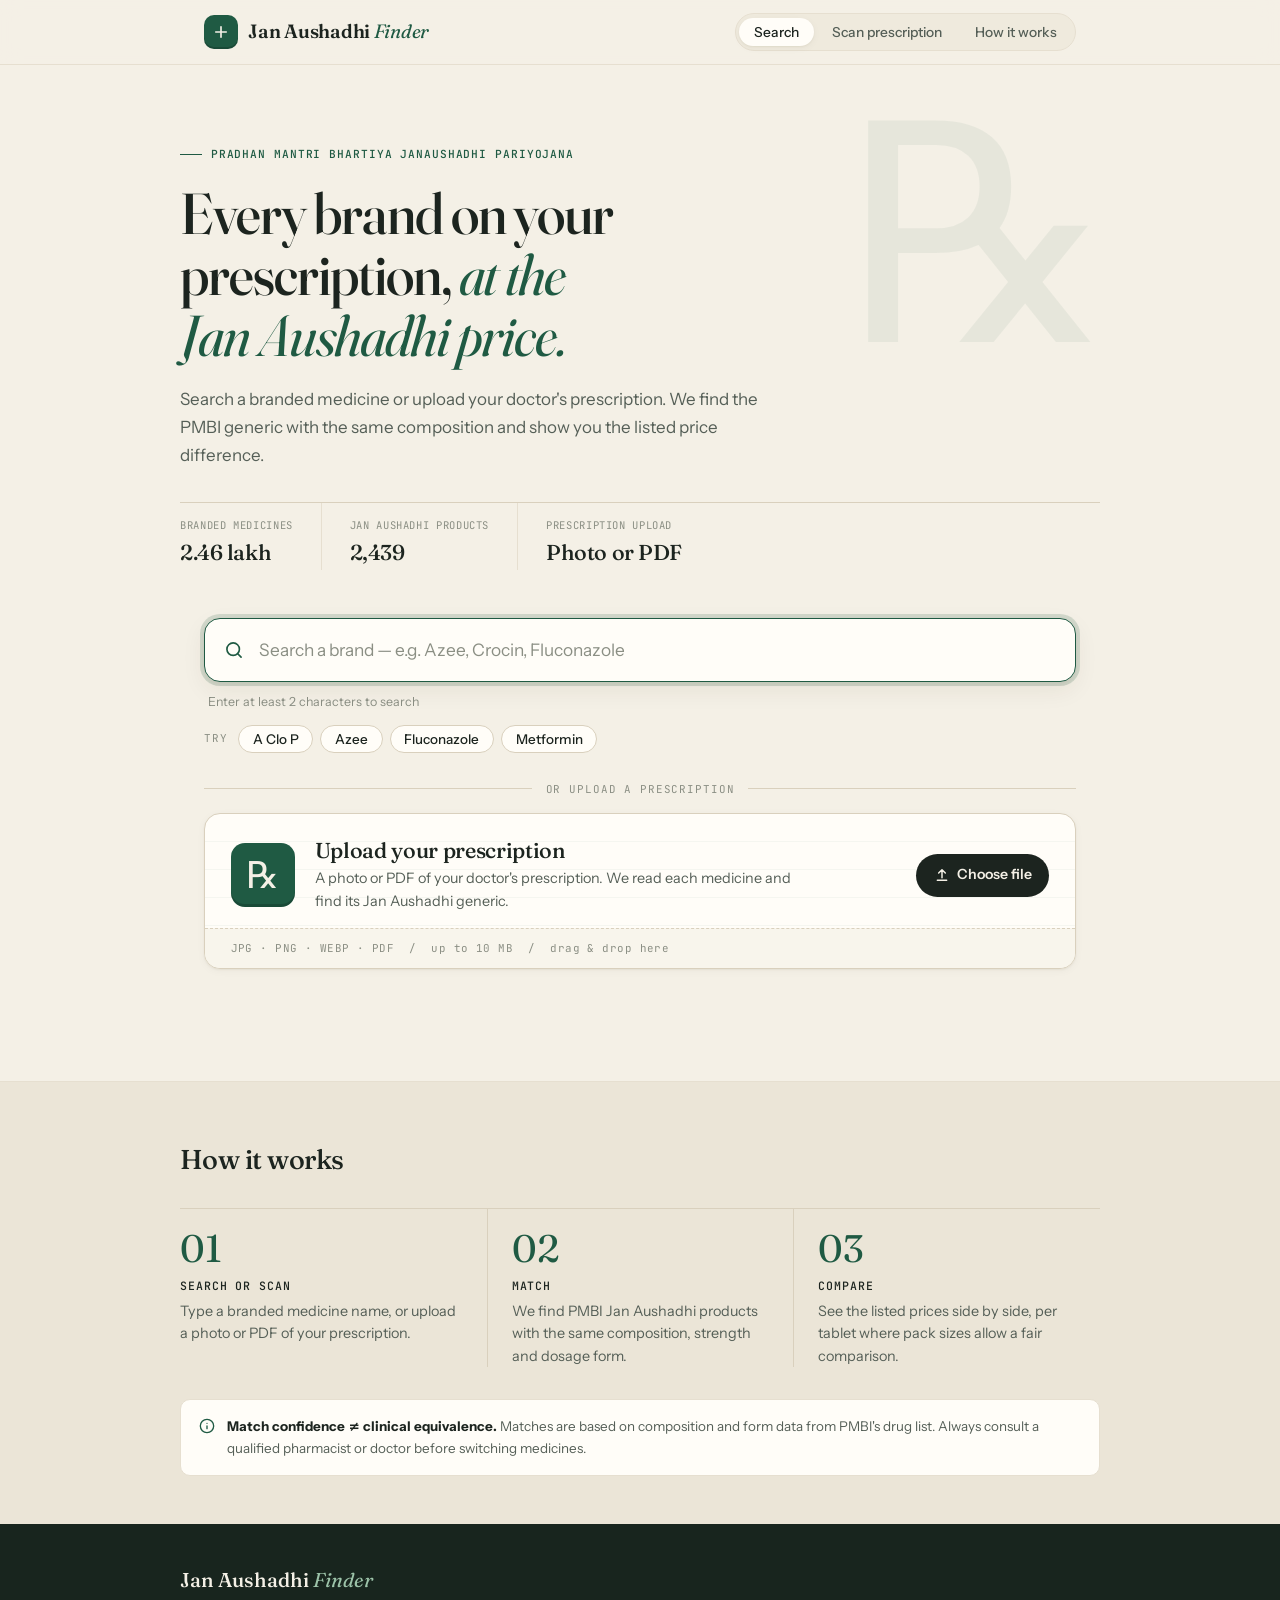
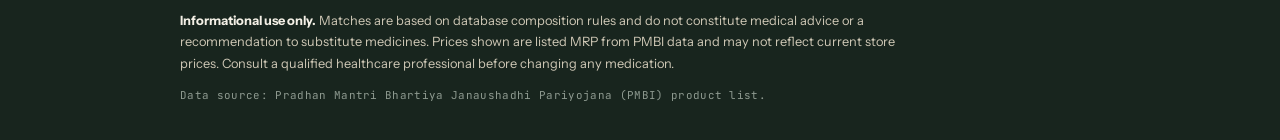
==== commit 36f69ae8: "updated matching logic and added API key options" ====
--- a/index.html
+++ b/index.html
@@ -5,9 +5,10 @@
   <meta name="viewport" content="width=device-width, initial-scale=1.0">
   <title>Jan Aushadhi Finder — Branded vs Generic Price Comparison</title>
   <meta name="description" content="Find Jan Aushadhi / PMBI generic equivalents for branded medicines and compare listed prices.">
+  <meta name="theme-color" content="#F4F0E6">
   <link rel="preconnect" href="https://fonts.googleapis.com">
   <link rel="preconnect" href="https://fonts.gstatic.com" crossorigin>
-  <link href="https://fonts.googleapis.com/css2?family=Inter:ital,opsz,wght@0,14..32,300..800;1,14..32,300..800&display=swap" rel="stylesheet">
+  <link href="https://fonts.googleapis.com/css2?family=Fraunces:ital,opsz,wght@0,9..144,400..700;1,9..144,400..600&family=Instrument+Sans:wght@400..700&family=JetBrains+Mono:wght@400;500&display=swap" rel="stylesheet">
   <link rel="stylesheet" href="./frontend/styles.css">
 </head>
 <body>
@@ -16,7 +17,12 @@
   <header class="site-header" role="banner">
     <div class="site-header__inner">
       <a href="#" class="wordmark" id="brand-home" aria-label="Jan Aushadhi Finder — go to home">
-        <span class="wordmark__pill" aria-hidden="true">JA</span>
+        <span class="wordmark__pill" aria-hidden="true">
+          <svg width="18" height="18" viewBox="0 0 24 24" fill="none"
+               stroke="currentColor" stroke-width="2.2" stroke-linecap="round">
+            <path d="M12 5v14M5 12h14"/>
+          </svg>
+        </span>
         <span class="wordmark__text">Jan Aushadhi <span class="wordmark__text-light">Finder</span></span>
       </a>
       <nav class="site-nav" aria-label="Primary navigation">
@@ -31,11 +37,16 @@
   <section id="hero" class="hero" aria-label="Introduction">
     <div class="hero__inner">
       <div class="hero__eyebrow">Pradhan Mantri Bhartiya Janaushadhi Pariyojana</div>
-      <h1 class="hero__title">Find a branded medicine.<br>See the Jan Aushadhi price.</h1>
+      <h1 class="hero__title">Every brand on your prescription, <em>at the Jan&nbsp;Aushadhi price.</em></h1>
       <p class="hero__lead">
-        Search any branded medicine, discover composition-matched PMBI generics,
-        and see the listed price difference — all from one place.
+        Search a branded medicine or upload your doctor's prescription. We find the PMBI
+        generic with the same composition and show you the listed price difference.
       </p>
+      <dl class="hero__stats">
+        <div class="hero__stat"><dt>Branded medicines</dt><dd>2.46 lakh</dd></div>
+        <div class="hero__stat"><dt>Jan Aushadhi products</dt><dd>2,439</dd></div>
+        <div class="hero__stat"><dt>Prescription upload</dt><dd>Photo or PDF</dd></div>
+      </dl>
     </div>
   </section>
 
@@ -44,8 +55,8 @@
     <div class="search-box" role="search">
       <label class="sr-only" for="search-input">Search medicine by brand name</label>
       <span class="search-box__icon" aria-hidden="true">
-        <svg width="18" height="18" viewBox="0 0 24 24" fill="none"
-             stroke="currentColor" stroke-width="2.2" stroke-linecap="round" stroke-linejoin="round">
+        <svg width="20" height="20" viewBox="0 0 24 24" fill="none"
+             stroke="currentColor" stroke-width="2" stroke-linecap="round" stroke-linejoin="round">
           <circle cx="11" cy="11" r="7.5"/>
           <path d="M20.5 20.5l-4-4"/>
         </svg>
@@ -54,7 +65,7 @@
         type="search"
         id="search-input"
         class="search-box__input"
-        placeholder="Type a brand name — e.g. Azee, Crocin, Fluconazole"
+        placeholder="Search a brand — e.g. Azee, Crocin, Fluconazole"
         autocomplete="off"
         spellcheck="false"
         autofocus
@@ -69,7 +80,7 @@
     </div>
     <p class="search-hint" id="search-hint">Enter at least 2 characters to search</p>
     <p id="search-examples" class="search-examples" aria-label="Example searches">
-      Try:
+      <span class="search-examples__label">Try</span>
       <button type="button" class="pill-chip" data-query="A Clo P">A Clo P</button>
       <button type="button" class="pill-chip" data-query="Azee">Azee</button>
       <button type="button" class="pill-chip" data-query="Fluconazole">Fluconazole</button>
@@ -78,21 +89,24 @@
 
     <!-- Prescription upload (home only) -->
     <div id="scan-card" class="scan-card">
-      <div class="scan-card__or" aria-hidden="true"><span>or</span></div>
+      <div class="scan-card__or" aria-hidden="true"><span>or upload a prescription</span></div>
       <label for="scan-input" class="scan-drop" id="scan-drop">
-        <span class="scan-drop__icon" aria-hidden="true">
-          <svg width="26" height="26" viewBox="0 0 24 24" fill="none"
-               stroke="currentColor" stroke-width="1.9" stroke-linecap="round" stroke-linejoin="round">
-            <path d="M14 3H7a2 2 0 0 0-2 2v14a2 2 0 0 0 2 2h10a2 2 0 0 0 2-2V8z"/>
-            <path d="M14 3v5h5M12 17v-6M9 14l3-3 3 3"/>
+        <span class="scan-drop__icon" aria-hidden="true">℞</span>
+        <span class="scan-drop__text">
+          <span class="scan-drop__title">Upload your prescription</span>
+          <span class="scan-drop__body">
+            A photo or PDF of your doctor's prescription. We read each medicine and find
+            its Jan Aushadhi generic.
+          </span>
+        </span>
+        <span class="scan-drop__cta" aria-hidden="true">
+          <svg width="16" height="16" viewBox="0 0 24 24" fill="none"
+               stroke="currentColor" stroke-width="2.2" stroke-linecap="round" stroke-linejoin="round">
+            <path d="M12 16V4M7 9l5-5 5 5M5 20h14"/>
           </svg>
+          Choose file
         </span>
-        <span class="scan-drop__title">Upload a prescription</span>
-        <span class="scan-drop__body">
-          Photo or PDF of your doctor's prescription. We read the medicines and
-          find Jan Aushadhi generics for each one.
-        </span>
-        <span class="scan-drop__hint">JPG, PNG, WEBP or PDF · up to 10 MB · drag &amp; drop or click</span>
+        <span class="scan-drop__hint">JPG · PNG · WEBP · PDF &nbsp;/&nbsp; up to 10 MB &nbsp;/&nbsp; drag &amp; drop here</span>
       </label>
       <input type="file" id="scan-input" class="sr-only"
              accept="image/jpeg,image/png,image/webp,image/bmp,image/tiff,application/pdf">
@@ -111,24 +125,24 @@
       <h2 class="steps-section__title">How it works</h2>
       <ol class="steps-list" role="list">
         <li class="step-item">
-          <div class="step-item__number" aria-hidden="true">1</div>
+          <div class="step-item__number" aria-hidden="true">01</div>
           <div class="step-item__body">
-            <div class="step-item__label">Search</div>
-            <p>Enter a branded medicine name to look it up in our database.</p>
+            <div class="step-item__label">Search or scan</div>
+            <p>Type a branded medicine name, or upload a photo or PDF of your prescription.</p>
           </div>
         </li>
         <li class="step-item">
-          <div class="step-item__number" aria-hidden="true">2</div>
+          <div class="step-item__number" aria-hidden="true">02</div>
           <div class="step-item__body">
             <div class="step-item__label">Match</div>
             <p>We find PMBI Jan Aushadhi products with the same composition, strength and dosage form.</p>
           </div>
         </li>
         <li class="step-item">
-          <div class="step-item__number" aria-hidden="true">3</div>
+          <div class="step-item__number" aria-hidden="true">03</div>
           <div class="step-item__body">
             <div class="step-item__label">Compare</div>
-            <p>See the listed price side-by-side. Pack sizes are shown clearly so you can judge fairly.</p>
+            <p>See the listed prices side by side, per tablet where pack sizes allow a fair comparison.</p>
           </div>
         </li>
       </ol>
@@ -152,6 +166,7 @@
   <!-- ── Footer ────────────────────────────────────────────── -->
   <footer class="site-footer" role="contentinfo">
     <div class="site-footer__inner">
+      <div class="site-footer__brand">Jan Aushadhi <span>Finder</span></div>
       <p class="site-footer__disclaimer">
         <strong>Informational use only.</strong>
         Matches are based on database composition rules and do not constitute medical advice
--- a/frontend/styles.css
+++ b/frontend/styles.css
@@ -1,59 +1,61 @@
 /* ============================================================
-   Jan Aushadhi Finder — Redesigned CSS
+   Jan Aushadhi Finder — "pharmacy ledger" theme
+   Warm paper, ink text, bottle-green brand, terracotta for brand prices.
    Design tokens → Base → Layout → Components
    ============================================================ */
 
-@import url("https://fonts.googleapis.com/css2?family=Inter:ital,opsz,wght@0,14..32,300..800;1,14..32,300..800&display=swap");
-
 /* ── Design tokens ──────────────────────────────────────────── */
 :root {
-  /* Palette */
-  --c-bg:           #f4f6f4;
-  --c-surface:      #ffffff;
-  --c-surface-2:    #f0f4f1;
-  --c-surface-3:    #e8f0ea;
-  --c-border:       #d6e0d8;
-  --c-border-soft:  #e4ece6;
-
-  /* Brand — deep forest green */
-  --c-brand:        #1a5c38;
-  --c-brand-dark:   #134428;
-  --c-brand-light:  #d4ead9;
-  --c-brand-glow:   rgba(26, 92, 56, 0.12);
-
-  /* Secondary — teal-green */
-  --c-secondary:    #2d7a55;
-
-  /* Accent — warm amber */
-  --c-accent:       #c4780a;
-  --c-accent-bg:    #fef8ee;
-
-  /* Jan Aushadhi tint — soft green */
-  --c-jan:          #e8f5eb;
-  --c-jan-border:   #b8ddc1;
-  --c-jan-text:     #1a5c38;
+  /* Paper */
+  --c-bg:           #F4F0E6;
+  --c-bg-deep:      #EBE5D7;
+  --c-surface:      #FFFDF8;
+  --c-surface-2:    #F8F5EC;
+  --c-surface-3:    #EFEADD;
+  --c-border:       #D9D0BD;
+  --c-border-soft:  #E6DFD0;
+
+  /* Brand — bottle green */
+  --c-brand:        #1F5A43;
+  --c-brand-dark:   #153F2F;
+  --c-brand-light:  #DDE9DF;
+  --c-brand-glow:   rgba(31, 90, 67, 0.16);
+
+  /* Accent — terracotta (branded prices) */
+  --c-accent:       #B04E26;
+  --c-accent-bg:    #F7E6DA;
+
+  /* Jan Aushadhi tint */
+  --c-jan:          #E7EFE4;
+  --c-jan-border:   #C3D7C2;
+  --c-jan-text:     #1F5A43;
+
+  /* Ink */
+  --c-text:         #1C241F;
+  --c-text-muted:   #555F57;
+  --c-text-faint:   #8B8F84;
 
   /* Semantic */
-  --c-text:         #15211a;
-  --c-text-muted:   #5a6e62;
-  --c-text-faint:   #8a9e92;
-  --c-error:        #b91c1c;
-  --c-error-bg:     #fef2f2;
-  --c-success:      #15803d;
-  --c-success-bg:   #f0fdf4;
-  --c-warn:         #92400e;
-  --c-warn-bg:      #fffbeb;
+  --c-error:        #A3301E;
+  --c-error-bg:     #F8E4DD;
+  --c-success:      #1F6B45;
+  --c-success-bg:   #E2EFE3;
+  --c-warn:         #8A5A08;
+  --c-warn-bg:      #F7ECCF;
+  --c-warn-border:  #E6CF97;
 
   /* Confidence colours */
-  --c-conf-strong:      #166534;
-  --c-conf-strong-bg:   #dcfce7;
-  --c-conf-mod:         #92400e;
-  --c-conf-mod-bg:      #fef9c3;
-  --c-conf-ambig:       #1e3a5f;
-  --c-conf-ambig-bg:    #dbeafe;
+  --c-conf-strong:      #1F6B45;
+  --c-conf-strong-bg:   #DCEBDD;
+  --c-conf-mod:         #8A5A08;
+  --c-conf-mod-bg:      #F5E6C2;
+  --c-conf-ambig:       #2F4E6B;
+  --c-conf-ambig-bg:    #DFE7EE;
 
   /* Type */
-  --ff:             "Inter", system-ui, -apple-system, "Segoe UI", sans-serif;
+  --ff:             "Instrument Sans", system-ui, -apple-system, "Segoe UI", sans-serif;
+  --ff-display:     "Fraunces", Georgia, "Times New Roman", serif;
+  --ff-mono:        "JetBrains Mono", ui-monospace, "Cascadia Mono", Consolas, monospace;
   --fw-regular:     400;
   --fw-medium:      500;
   --fw-semibold:    600;
@@ -62,18 +64,18 @@
   /* Radii */
   --r-sm:   6px;
   --r-md:   10px;
-  --r-lg:   14px;
-  --r-xl:   20px;
+  --r-lg:   16px;
+  --r-xl:   22px;
   --r-pill: 999px;
 
-  /* Shadows */
-  --shadow-xs: 0 1px 2px rgba(0,0,0,0.05);
-  --shadow-sm: 0 2px 6px rgba(0,0,0,0.06), 0 1px 2px rgba(0,0,0,0.04);
-  --shadow-md: 0 4px 16px rgba(0,0,0,0.08), 0 2px 6px rgba(0,0,0,0.04);
-  --shadow-lg: 0 8px 32px rgba(0,0,0,0.10), 0 4px 12px rgba(0,0,0,0.05);
+  /* Shadows — warm-tinted, low */
+  --shadow-xs: 0 1px 0 rgba(60, 45, 20, 0.04);
+  --shadow-sm: 0 1px 2px rgba(60, 45, 20, 0.06), 0 2px 8px rgba(60, 45, 20, 0.04);
+  --shadow-md: 0 2px 4px rgba(60, 45, 20, 0.05), 0 8px 24px rgba(60, 45, 20, 0.07);
+  --shadow-lg: 0 4px 8px rgba(60, 45, 20, 0.06), 0 16px 40px rgba(60, 45, 20, 0.10);
 
   /* Layout */
-  --max-w: 860px;
+  --max-w: 920px;
   --page-px: 1.5rem;
 }
 
@@ -95,6 +97,7 @@
   min-height: 100vh;
   display: flex;
   flex-direction: column;
+  font-feature-settings: "ss01", "cv11";
 }
 
 a { color: var(--c-brand); }
@@ -103,6 +106,8 @@
 button { font-family: inherit; cursor: pointer; }
 
 img, svg { display: block; }
+
+::selection { background: var(--c-brand-light); color: var(--c-brand-dark); }
 
 :focus-visible {
   outline: 2px solid var(--c-brand);
@@ -122,18 +127,17 @@
   position: sticky;
   top: 0;
   z-index: 100;
-  background: rgba(255,255,255,0.92);
-  backdrop-filter: blur(12px);
-  -webkit-backdrop-filter: blur(12px);
+  background: rgba(244, 240, 230, 0.88);
+  backdrop-filter: blur(10px) saturate(1.2);
+  -webkit-backdrop-filter: blur(10px) saturate(1.2);
   border-bottom: 1px solid var(--c-border-soft);
-  box-shadow: var(--shadow-xs);
 }
 
 .site-header__inner {
   max-width: var(--max-w);
   margin: 0 auto;
   padding: 0 var(--page-px);
-  height: 60px;
+  height: 64px;
   display: flex;
   align-items: center;
   justify-content: space-between;
@@ -144,123 +148,212 @@
 .wordmark {
   display: inline-flex;
   align-items: center;
-  gap: 0.6rem;
+  gap: 0.65rem;
   text-decoration: none;
   color: var(--c-text);
   flex-shrink: 0;
 }
+
+.wordmark:hover { color: var(--c-text); }
 
 .wordmark__pill {
   width: 34px;
   height: 34px;
-  border-radius: var(--r-sm);
+  border-radius: 10px;
   background: var(--c-brand);
-  color: #fff;
+  color: var(--c-bg);
   display: flex;
   align-items: center;
   justify-content: center;
-  font-size: 0.7rem;
-  font-weight: var(--fw-bold);
-  letter-spacing: 0.04em;
   flex-shrink: 0;
+  box-shadow: inset 0 -2px 0 rgba(0, 0, 0, 0.18);
 }
 
 .wordmark__text {
-  font-size: 1rem;
-  font-weight: var(--fw-bold);
-  letter-spacing: -0.025em;
+  font-family: var(--ff-display);
+  font-size: 1.2rem;
+  font-weight: 600;
+  letter-spacing: -0.015em;
   white-space: nowrap;
-}
-
-.wordmark__text-light { font-weight: var(--fw-regular); color: var(--c-text-muted); }
+  font-variation-settings: "opsz" 36;
+}
+
+.wordmark__text-light {
+  font-style: italic;
+  font-weight: 400;
+  color: var(--c-brand);
+}
 
 /* Nav */
-.site-nav { display: flex; gap: 0.2rem; }
+.site-nav {
+  display: flex;
+  gap: 0.15rem;
+  padding: 0.2rem;
+  background: var(--c-surface-3);
+  border: 1px solid var(--c-border-soft);
+  border-radius: var(--r-pill);
+}
 
 .site-nav__item {
   background: transparent;
   border: 0;
   color: var(--c-text-muted);
-  font-size: 0.875rem;
+  font-size: 0.86rem;
   font-weight: var(--fw-medium);
-  padding: 0.4rem 0.8rem;
-  border-radius: var(--r-sm);
-  transition: background 0.15s, color 0.15s;
-}
-
-.site-nav__item:hover { color: var(--c-text); background: var(--c-surface-2); }
+  padding: 0.4rem 0.95rem;
+  border-radius: var(--r-pill);
+  white-space: nowrap;
+  transition: background 0.15s, color 0.15s, box-shadow 0.15s;
+}
+
+.site-nav__item:hover { color: var(--c-text); }
 
 .site-nav__item.is-active {
-  color: var(--c-brand);
-  background: var(--c-brand-light);
+  color: var(--c-text);
+  background: var(--c-surface);
+  box-shadow: var(--shadow-sm);
 }
 
 /* ── Hero ───────────────────────────────────────────────────── */
 .hero {
-  background: linear-gradient(160deg, #1a5c38 0%, #2d7a55 60%, #3a9166 100%);
-  color: #fff;
-  padding: 3.5rem var(--page-px) 3rem;
-  text-align: center;
-}
-
-.hero__inner { max-width: var(--max-w); margin: 0 auto; }
+  padding: 4.5rem var(--page-px) 1rem;
+  position: relative;
+  overflow: hidden;
+}
+
+.hero__inner {
+  max-width: var(--max-w);
+  margin: 0 auto;
+  position: relative;
+}
+
+/* Large ℞ watermark — the page's signature mark */
+.hero__inner::after {
+  content: "℞";
+  position: absolute;
+  right: -1rem;
+  top: -3.5rem;
+  font-family: var(--ff-display);
+  font-size: 19rem;
+  line-height: 1;
+  font-weight: 400;
+  color: var(--c-brand);
+  opacity: 0.06;
+  pointer-events: none;
+  user-select: none;
+}
 
 .hero__eyebrow {
-  font-size: 0.72rem;
-  font-weight: var(--fw-semibold);
-  letter-spacing: 0.1em;
+  display: inline-flex;
+  align-items: center;
+  gap: 0.55rem;
+  font-family: var(--ff-mono);
+  font-size: 0.7rem;
+  font-weight: 500;
+  letter-spacing: 0.08em;
   text-transform: uppercase;
-  color: rgba(255,255,255,0.65);
-  margin-bottom: 0.85rem;
+  color: var(--c-brand);
+  margin-bottom: 1.25rem;
+}
+
+.hero__eyebrow::before {
+  content: "";
+  width: 22px;
+  height: 1.5px;
+  background: currentColor;
 }
 
 .hero__title {
-  font-size: clamp(1.6rem, 4vw, 2.5rem);
-  font-weight: var(--fw-bold);
-  letter-spacing: -0.04em;
-  line-height: 1.18;
-  margin-bottom: 1rem;
-  color: #fff;
+  font-family: var(--ff-display);
+  font-size: clamp(2.1rem, 5.4vw, 3.6rem);
+  font-weight: 500;
+  letter-spacing: -0.018em;
+  line-height: 1.06;
+  max-width: 17ch;
+  margin-bottom: 1.25rem;
+  color: var(--c-text);
+  font-variation-settings: "opsz" 144;
+  position: relative;
+  z-index: 1;
+}
+
+.hero__title em {
+  font-style: italic;
+  font-weight: 400;
+  color: var(--c-brand);
 }
 
 .hero__lead {
-  font-size: 1rem;
-  color: rgba(255,255,255,0.78);
-  max-width: 36rem;
-  margin: 0 auto;
+  font-size: 1.06rem;
+  color: var(--c-text-muted);
+  max-width: 38rem;
   line-height: 1.65;
+  position: relative;
+  z-index: 1;
+}
+
+.hero__stats {
+  display: flex;
+  flex-wrap: wrap;
+  gap: 0;
+  margin-top: 2rem;
+  border-top: 1px solid var(--c-border);
+  position: relative;
+  z-index: 1;
+}
+
+.hero__stat {
+  padding: 0.9rem 1.75rem 0 0;
+  margin-right: 1.75rem;
+  border-right: 1px solid var(--c-border-soft);
+}
+
+.hero__stat:last-child { border-right: 0; margin-right: 0; }
+
+.hero__stat dt {
+  font-family: var(--ff-mono);
+  font-size: 0.66rem;
+  letter-spacing: 0.06em;
+  text-transform: uppercase;
+  color: var(--c-text-faint);
+  margin-bottom: 0.15rem;
+}
+
+.hero__stat dd {
+  font-family: var(--ff-display);
+  font-size: 1.35rem;
+  font-weight: 500;
+  letter-spacing: -0.02em;
+  color: var(--c-text);
 }
 
 /* ── Search section ─────────────────────────────────────────── */
 .search-wrap {
   max-width: var(--max-w);
   margin: 0 auto;
-  padding: 1.75rem var(--page-px) 0;
+  padding: 2rem var(--page-px) 0;
   width: 100%;
 }
 
 .search-box {
   position: relative;
-  max-width: 640px;
-  margin: 0 auto;
 }
 
 .search-box__icon {
   position: absolute;
-  left: 1.1rem;
+  left: 1.25rem;
   top: 50%;
   transform: translateY(-50%);
   color: var(--c-brand);
   display: flex;
   pointer-events: none;
-  opacity: 0.8;
 }
 
 .search-box__input {
   width: 100%;
-  height: 58px;
-  padding: 0 3.2rem 0 3rem;
-  font-size: 1.02rem;
+  height: 64px;
+  padding: 0 3.4rem 0 3.4rem;
+  font-size: 1.08rem;
   font-family: inherit;
   font-weight: var(--fw-medium);
   color: var(--c-text);
@@ -270,7 +363,7 @@
   box-shadow: var(--shadow-md);
   outline: none;
   transition: border-color 0.15s, box-shadow 0.15s;
-  appearance: none; /* remove default search field styles */
+  appearance: none;
 }
 
 .search-box__input::placeholder {
@@ -278,24 +371,25 @@
   font-weight: var(--fw-regular);
 }
 
+.search-box__input:hover { border-color: #C9BEA6; }
+
 .search-box__input:focus {
   border-color: var(--c-brand);
-  box-shadow: var(--shadow-md), 0 0 0 3.5px var(--c-brand-glow);
-}
-
-/* hide browser's built-in clear button */
+  box-shadow: var(--shadow-md), 0 0 0 4px var(--c-brand-glow);
+}
+
 .search-box__input::-webkit-search-cancel-button { display: none; }
 
 .search-box__clear {
   position: absolute;
-  right: 0.7rem;
+  right: 0.85rem;
   top: 50%;
   transform: translateY(-50%);
-  width: 32px;
-  height: 32px;
+  width: 34px;
+  height: 34px;
   border: 0;
-  border-radius: var(--r-sm);
-  background: transparent;
+  border-radius: var(--r-pill);
+  background: var(--c-surface-3);
   color: var(--c-text-muted);
   display: flex;
   align-items: center;
@@ -303,90 +397,95 @@
   transition: background 0.12s, color 0.12s;
 }
 
-.search-box__clear:hover { background: var(--c-surface-2); color: var(--c-text); }
+.search-box__clear:hover { background: var(--c-border-soft); color: var(--c-text); }
 
 .search-hint {
-  text-align: center;
   font-size: 0.78rem;
   color: var(--c-text-faint);
-  margin-top: 0.6rem;
+  margin: 0.65rem 0 0 0.25rem;
 }
 
 .search-examples {
-  text-align: center;
   font-size: 0.85rem;
   color: var(--c-text-muted);
-  margin-top: 0.9rem;
-  display: flex;
-  align-items: center;
-  justify-content: center;
+  margin-top: 0.85rem;
+  display: flex;
+  align-items: center;
   flex-wrap: wrap;
-  gap: 0.4rem;
+  gap: 0.45rem;
+}
+
+.search-examples__label {
+  font-family: var(--ff-mono);
+  font-size: 0.68rem;
+  letter-spacing: 0.08em;
+  text-transform: uppercase;
+  color: var(--c-text-faint);
+  margin-right: 0.2rem;
 }
 
 .pill-chip {
   display: inline-flex;
   align-items: center;
-  padding: 0.22rem 0.7rem;
-  border: 1.5px solid var(--c-border);
+  padding: 0.3rem 0.85rem;
+  border: 1px solid var(--c-border);
   border-radius: var(--r-pill);
   background: var(--c-surface);
   color: var(--c-text);
-  font-size: 0.82rem;
+  font-size: 0.84rem;
   font-weight: var(--fw-medium);
   transition: border-color 0.12s, background 0.12s, color 0.12s;
 }
 
 .pill-chip:hover {
   border-color: var(--c-brand);
-  background: var(--c-brand-light);
-  color: var(--c-brand-dark);
+  background: var(--c-brand);
+  color: var(--c-bg);
 }
 
 /* ── Status area ────────────────────────────────────────────── */
 .status-area {
   max-width: var(--max-w);
-  margin: 1rem auto 0;
+  margin: 1.25rem auto 0;
   padding: 0 var(--page-px);
   width: 100%;
 }
 
 .status-strip {
-  padding: 0.8rem 1.1rem;
+  padding: 0.85rem 1.1rem;
   border-radius: var(--r-md);
   font-size: 0.9rem;
   display: flex;
   align-items: center;
-  gap: 0.6rem;
-  max-width: 640px;
-  margin: 0 auto;
+  gap: 0.7rem;
+  border: 1px solid var(--c-border-soft);
 }
 
 .status-strip--loading {
-  background: var(--c-surface-2);
+  background: var(--c-surface);
   color: var(--c-text-muted);
 }
 
 .status-strip--error {
   background: var(--c-error-bg);
   color: var(--c-error);
-  border: 1px solid #fecaca;
+  border-color: #EBC2B5;
 }
 
 .status-strip--empty {
-  background: var(--c-surface-2);
+  background: var(--c-surface);
   color: var(--c-text-muted);
 }
 
 /* Spinner */
 .spinner {
   display: inline-block;
-  width: 15px;
-  height: 15px;
+  width: 16px;
+  height: 16px;
   border: 2px solid var(--c-border);
   border-top-color: var(--c-brand);
   border-radius: 50%;
-  animation: spin 0.65s linear infinite;
+  animation: spin 0.7s linear infinite;
   flex-shrink: 0;
 }
 
@@ -396,7 +495,7 @@
 .content-area {
   max-width: var(--max-w);
   margin: 0 auto;
-  padding: 0 var(--page-px) 2rem;
+  padding: 0 var(--page-px) 3rem;
   width: 100%;
   flex: 1;
 }
@@ -405,53 +504,68 @@
 .btn-back {
   display: inline-flex;
   align-items: center;
-  gap: 0.4rem;
+  gap: 0.45rem;
   background: transparent;
   border: 0;
-  color: var(--c-brand);
-  font-size: 0.875rem;
-  font-weight: var(--fw-semibold);
-  padding: 1.5rem 0 1rem;
+  color: var(--c-text-muted);
+  font-size: 0.86rem;
+  font-weight: var(--fw-medium);
+  padding: 1.6rem 0 1.1rem;
   transition: color 0.12s;
 }
 
-.btn-back::before { content: "←"; font-size: 1rem; }
-.btn-back:hover { color: var(--c-brand-dark); }
+.btn-back::before {
+  content: "←";
+  display: inline-flex;
+  align-items: center;
+  justify-content: center;
+  width: 26px;
+  height: 26px;
+  border-radius: 50%;
+  border: 1px solid var(--c-border);
+  background: var(--c-surface);
+  font-size: 0.85rem;
+  transition: border-color 0.12s, background 0.12s, color 0.12s;
+}
+
+.btn-back:hover { color: var(--c-text); }
+.btn-back:hover::before { border-color: var(--c-brand); background: var(--c-brand); color: var(--c-bg); }
 
 /* ── Section title (search results) ────────────────────────── */
 .section-title {
-  font-size: 0.85rem;
-  font-weight: var(--fw-semibold);
-  color: var(--c-text-muted);
-  margin: 1.25rem 0 0.75rem;
-  letter-spacing: 0.01em;
+  font-family: var(--ff-mono);
+  font-size: 0.72rem;
+  letter-spacing: 0.06em;
+  text-transform: uppercase;
+  color: var(--c-text-faint);
+  margin: 1.6rem 0 0.85rem;
 }
 
 /* ── Medicine result cards ──────────────────────────────────── */
 .card-list {
   display: flex;
   flex-direction: column;
-  gap: 0.55rem;
+  gap: 0.6rem;
 }
 
 .med-card {
   background: var(--c-surface);
-  border: 1.5px solid var(--c-border-soft);
+  border: 1px solid var(--c-border-soft);
   border-radius: var(--r-lg);
-  padding: 1.1rem 1.2rem;
+  padding: 1.15rem 1.3rem;
   cursor: pointer;
   text-align: left;
   width: 100%;
-  transition: border-color 0.15s, box-shadow 0.15s, transform 0.1s;
+  transition: border-color 0.15s, box-shadow 0.15s, transform 0.12s;
   box-shadow: var(--shadow-xs);
   display: block;
 }
 
 .med-card:hover,
 .med-card:focus-visible {
-  border-color: var(--c-brand);
-  box-shadow: var(--shadow-sm), 0 0 0 3px var(--c-brand-glow);
-  transform: translateY(-1px);
+  border-color: var(--c-border);
+  box-shadow: var(--shadow-md);
+  transform: translateY(-2px);
 }
 
 .med-card:active { transform: translateY(0); }
@@ -459,55 +573,58 @@
 .med-card__top {
   display: flex;
   justify-content: space-between;
-  align-items: flex-start;
+  align-items: baseline;
   gap: 0.75rem;
-  margin-bottom: 0.35rem;
+  margin-bottom: 0.2rem;
 }
 
 .med-card__name {
-  font-size: 1.02rem;
-  font-weight: var(--fw-bold);
-  letter-spacing: -0.025em;
-  color: var(--c-text);
-  line-height: 1.3;
+  font-family: var(--ff-display);
+  font-size: 1.2rem;
+  font-weight: 500;
+  letter-spacing: -0.015em;
+  color: var(--c-text);
+  line-height: 1.25;
 }
 
 .price-tag {
-  font-size: 1rem;
-  font-weight: var(--fw-bold);
+  font-family: var(--ff-display);
+  font-size: 1.15rem;
+  font-weight: 600;
   color: var(--c-accent);
   white-space: nowrap;
   flex-shrink: 0;
+  font-variant-numeric: tabular-nums lining-nums;
 }
 
 .med-card__mfg {
   font-size: 0.82rem;
   color: var(--c-text-muted);
-  margin-bottom: 0.5rem;
+  margin-bottom: 0.55rem;
 }
 
 .med-card__composition {
   font-size: 0.875rem;
   color: var(--c-text);
-  margin-bottom: 0.35rem;
-  line-height: 1.4;
+  margin-bottom: 0.5rem;
+  line-height: 1.45;
 }
 
 .med-card__meta {
   display: flex;
   flex-wrap: wrap;
   gap: 0.3rem;
-  margin-bottom: 0.5rem;
+  margin-bottom: 0.4rem;
 }
 
 .meta-tag {
   display: inline-flex;
   align-items: center;
-  padding: 0.1rem 0.5rem;
+  padding: 0.12rem 0.55rem;
   background: var(--c-surface-2);
   border: 1px solid var(--c-border-soft);
-  border-radius: var(--r-pill);
-  font-size: 0.76rem;
+  border-radius: var(--r-sm);
+  font-size: 0.75rem;
   color: var(--c-text-muted);
   font-weight: var(--fw-medium);
 }
@@ -518,34 +635,41 @@
   color: var(--c-brand);
   display: flex;
   align-items: center;
-  gap: 0.25rem;
+  gap: 0.3rem;
   justify-content: flex-end;
-  margin-top: 0.25rem;
-}
+  margin-top: 0.15rem;
+}
+
+.med-card:hover .card-cta span,
+.match-card:hover .card-cta span { transform: translateX(3px); }
+
+.card-cta span { transition: transform 0.15s; }
 
 /* ── Brand detail panel ─────────────────────────────────────── */
 .detail-header {
   display: flex;
   justify-content: space-between;
-  align-items: flex-start;
-  gap: 1rem;
+  align-items: flex-end;
+  gap: 1.25rem;
   margin-bottom: 1.5rem;
-  padding-bottom: 1.25rem;
-  border-bottom: 2px solid var(--c-border-soft);
+  padding-bottom: 1.4rem;
+  border-bottom: 1px solid var(--c-border);
 }
 
 .detail-header__left { flex: 1; min-width: 0; }
 
 .detail-name {
-  font-size: clamp(1.3rem, 3vw, 1.7rem);
-  font-weight: var(--fw-bold);
-  letter-spacing: -0.035em;
-  line-height: 1.2;
-  margin-bottom: 0.25rem;
+  font-family: var(--ff-display);
+  font-size: clamp(1.7rem, 4vw, 2.4rem);
+  font-weight: 500;
+  letter-spacing: -0.012em;
+  line-height: 1.1;
+  margin-bottom: 0.35rem;
+  font-variation-settings: "opsz" 72;
 }
 
 .detail-mfg {
-  font-size: 0.875rem;
+  font-size: 0.9rem;
   color: var(--c-text-muted);
 }
 
@@ -555,85 +679,111 @@
 }
 
 .detail-price {
-  font-size: 1.55rem;
-  font-weight: var(--fw-bold);
+  font-family: var(--ff-display);
+  font-size: 2rem;
+  font-weight: 600;
   color: var(--c-accent);
-  line-height: 1.1;
+  line-height: 1;
+  letter-spacing: -0.02em;
+  font-variant-numeric: tabular-nums lining-nums;
 }
 
 .detail-price-label {
-  font-size: 0.72rem;
+  font-family: var(--ff-mono);
+  font-size: 0.66rem;
+  letter-spacing: 0.08em;
+  text-transform: uppercase;
   color: var(--c-text-faint);
-  margin-top: 0.15rem;
+  margin-top: 0.35rem;
 }
 
 /* Property grid */
 .prop-grid {
   display: grid;
-  grid-template-columns: 9rem 1fr;
-  row-gap: 0;
-}
-
-.prop-row {
-  display: contents;
-}
+  grid-template-columns: 10rem 1fr;
+  background: var(--c-surface);
+  border: 1px solid var(--c-border-soft);
+  border-radius: var(--r-lg);
+  padding: 0.25rem 1.2rem;
+}
+
+.prop-row { display: contents; }
 
 .prop-row__label,
 .prop-row__value {
-  padding: 0.65rem 0;
+  padding: 0.75rem 0;
   font-size: 0.9rem;
-  border-bottom: 1px solid var(--c-border-soft);
-}
+  border-bottom: 1px dashed var(--c-border-soft);
+}
+
+.prop-row:last-child .prop-row__label,
+.prop-row:last-child .prop-row__value { border-bottom: 0; }
 
 .prop-row__label {
-  color: var(--c-text-muted);
-  font-weight: var(--fw-medium);
+  font-family: var(--ff-mono);
+  font-size: 0.7rem;
+  letter-spacing: 0.06em;
+  text-transform: uppercase;
+  color: var(--c-text-faint);
   padding-right: 1rem;
+  padding-top: 0.95rem;
 }
 
 .prop-row__value { color: var(--c-text); }
 
-/* Components table */
+/* Section headings */
 .section-heading {
-  font-size: 0.95rem;
-  font-weight: var(--fw-bold);
-  color: var(--c-text);
-  margin: 1.75rem 0 0.85rem;
-  display: flex;
-  align-items: center;
-  gap: 0.5rem;
+  font-family: var(--ff-display);
+  font-size: 1.3rem;
+  font-weight: 500;
+  letter-spacing: -0.015em;
+  color: var(--c-text);
+  margin: 2.25rem 0 0.9rem;
+  display: flex;
+  align-items: center;
+  gap: 0.85rem;
 }
 
 .section-heading::after {
   content: "";
   flex: 1;
   height: 1px;
-  background: var(--c-border-soft);
-}
-
+  background: var(--c-border);
+}
+
+/* Components table */
 .comp-table {
   width: 100%;
-  border-collapse: collapse;
-  font-size: 0.875rem;
+  border-collapse: separate;
+  border-spacing: 0;
+  font-size: 0.9rem;
+  background: var(--c-surface);
+  border: 1px solid var(--c-border-soft);
+  border-radius: var(--r-lg);
+  overflow: hidden;
 }
 
 .comp-table th {
   text-align: left;
-  padding: 0.5rem 0.6rem;
-  font-size: 0.7rem;
-  font-weight: var(--fw-semibold);
-  letter-spacing: 0.07em;
+  padding: 0.65rem 1rem;
+  font-family: var(--ff-mono);
+  font-size: 0.66rem;
+  font-weight: 500;
+  letter-spacing: 0.08em;
   text-transform: uppercase;
   color: var(--c-text-faint);
-  border-bottom: 2px solid var(--c-border);
+  background: var(--c-surface-2);
+  border-bottom: 1px solid var(--c-border-soft);
 }
 
 .comp-table td {
-  padding: 0.6rem 0.6rem;
+  padding: 0.7rem 1rem;
   border-bottom: 1px solid var(--c-border-soft);
   vertical-align: top;
 }
 
+.comp-table td:first-child { color: var(--c-text-faint); font-family: var(--ff-mono); font-size: 0.8rem; width: 3rem; }
+
 .comp-table tr:last-child td { border-bottom: none; }
 
 /* ── Matches section ────────────────────────────────────────── */
@@ -643,58 +793,80 @@
   font-size: 0.85rem;
   color: var(--c-text-muted);
   margin-bottom: 1rem;
-  padding: 0.75rem 1rem;
+  padding: 0.85rem 1.1rem;
   background: var(--c-surface-2);
+  border: 1px solid var(--c-border-soft);
   border-left: 3px solid var(--c-brand);
-  border-radius: 0 var(--r-sm) var(--r-sm) 0;
-  line-height: 1.55;
+  border-radius: var(--r-sm) var(--r-md) var(--r-md) var(--r-sm);
+  line-height: 1.6;
 }
 
 .match-empty {
-  padding: 2rem 1rem;
+  padding: 2.5rem 1.25rem;
   text-align: center;
   border: 1.5px dashed var(--c-border);
   border-radius: var(--r-lg);
+  background: var(--c-surface-2);
+}
+
+.match-empty__icon {
+  width: 52px;
+  height: 52px;
+  margin: 0 auto 0.85rem;
+  border-radius: 50%;
   background: var(--c-surface);
-}
-
-.match-empty__icon {
-  font-size: 1.75rem;
-  margin-bottom: 0.6rem;
+  border: 1px solid var(--c-border-soft);
+  display: flex;
+  align-items: center;
+  justify-content: center;
+  font-size: 1.4rem;
 }
 
 .match-empty__title {
-  font-weight: var(--fw-semibold);
+  font-family: var(--ff-display);
+  font-size: 1.2rem;
+  font-weight: 500;
   color: var(--c-text);
   margin-bottom: 0.35rem;
 }
 
 .match-empty__body {
-  font-size: 0.875rem;
-  color: var(--c-text-muted);
+  font-size: 0.88rem;
+  color: var(--c-text-muted);
+  max-width: 34rem;
+  margin: 0 auto;
 }
 
 /* Match card */
 .match-card {
   background: var(--c-surface);
-  border: 1.5px solid var(--c-jan-border);
+  border: 1px solid var(--c-jan-border);
   border-radius: var(--r-lg);
-  padding: 1.1rem 1.2rem;
+  padding: 1.15rem 1.3rem;
   cursor: pointer;
   text-align: left;
   width: 100%;
-  margin-bottom: 0.55rem;
-  transition: border-color 0.15s, box-shadow 0.15s, transform 0.1s;
+  margin-bottom: 0.6rem;
+  transition: border-color 0.15s, box-shadow 0.15s, transform 0.12s;
   box-shadow: var(--shadow-xs);
   display: block;
   position: relative;
+  overflow: hidden;
+}
+
+.match-card::before {
+  content: "";
+  position: absolute;
+  inset: 0 auto 0 0;
+  width: 4px;
+  background: var(--c-brand);
 }
 
 .match-card:hover,
 .match-card:focus-visible {
   border-color: var(--c-brand);
-  box-shadow: var(--shadow-sm), 0 0 0 3px var(--c-brand-glow);
-  transform: translateY(-1px);
+  box-shadow: var(--shadow-md);
+  transform: translateY(-2px);
 }
 
 .match-card:active { transform: translateY(0); }
@@ -702,32 +874,35 @@
 .match-card__header {
   display: flex;
   justify-content: space-between;
-  align-items: flex-start;
+  align-items: baseline;
   gap: 0.75rem;
-  margin-bottom: 0.55rem;
+  margin-bottom: 0.6rem;
 }
 
 .match-card__name {
-  font-size: 1.02rem;
-  font-weight: var(--fw-bold);
-  letter-spacing: -0.025em;
+  font-family: var(--ff-display);
+  font-size: 1.12rem;
+  font-weight: 500;
+  letter-spacing: -0.01em;
   color: var(--c-text);
   line-height: 1.3;
 }
 
 .match-card__mrp {
-  font-size: 1rem;
-  font-weight: var(--fw-bold);
+  font-family: var(--ff-display);
+  font-size: 1.15rem;
+  font-weight: 600;
   color: var(--c-jan-text);
   white-space: nowrap;
   flex-shrink: 0;
+  font-variant-numeric: tabular-nums lining-nums;
 }
 
 .match-card__meta {
   display: flex;
   flex-wrap: wrap;
   gap: 0.3rem;
-  margin-bottom: 0.55rem;
+  margin-bottom: 0.6rem;
 }
 
 .match-card__footer {
@@ -736,34 +911,25 @@
   justify-content: space-between;
   gap: 0.5rem;
   margin-top: 0.25rem;
+  padding-top: 0.6rem;
+  border-top: 1px dashed var(--c-border-soft);
 }
 
 /* Confidence badge */
 .conf-badge {
   display: inline-flex;
   align-items: center;
-  gap: 0.3rem;
-  padding: 0.2rem 0.6rem;
+  gap: 0.35rem;
+  padding: 0.2rem 0.65rem;
   border-radius: var(--r-pill);
   font-size: 0.72rem;
-  font-weight: var(--fw-bold);
-  letter-spacing: 0.03em;
-}
-
-.conf-badge--strong {
-  background: var(--c-conf-strong-bg);
-  color: var(--c-conf-strong);
-}
-
-.conf-badge--moderate {
-  background: var(--c-conf-mod-bg);
-  color: var(--c-conf-mod);
-}
-
-.conf-badge--ambiguous {
-  background: var(--c-conf-ambig-bg);
-  color: var(--c-conf-ambig);
-}
+  font-weight: var(--fw-semibold);
+  letter-spacing: 0.02em;
+}
+
+.conf-badge--strong    { background: var(--c-conf-strong-bg); color: var(--c-conf-strong); }
+.conf-badge--moderate  { background: var(--c-conf-mod-bg);    color: var(--c-conf-mod); }
+.conf-badge--ambiguous { background: var(--c-conf-ambig-bg);  color: var(--c-conf-ambig); }
 
 .conf-badge__dot {
   width: 6px;
@@ -778,62 +944,82 @@
 /* Savings hero */
 .savings-hero {
   text-align: center;
-  padding: 2rem 1rem 1.75rem;
-  background: linear-gradient(160deg, #1a5c38 0%, #2d7a55 100%);
+  padding: 2.4rem 1.25rem 2.1rem;
+  background: var(--c-brand);
+  background-image:
+    radial-gradient(circle at 15% 0%, rgba(255, 255, 255, 0.10), transparent 45%),
+    radial-gradient(circle at 100% 100%, rgba(0, 0, 0, 0.18), transparent 50%);
   border-radius: var(--r-xl);
-  color: #fff;
-  margin-bottom: 1.5rem;
+  color: var(--c-bg);
+  margin-bottom: 1.25rem;
   box-shadow: var(--shadow-md);
+  position: relative;
+  overflow: hidden;
+}
+
+.savings-hero::after {
+  content: "₹";
+  position: absolute;
+  right: 1.25rem;
+  bottom: -2.5rem;
+  font-family: var(--ff-display);
+  font-size: 10rem;
+  line-height: 1;
+  opacity: 0.08;
+  pointer-events: none;
 }
 
 .savings-hero--same {
-  background: var(--c-surface-2);
+  background: var(--c-surface);
+  background-image: none;
   color: var(--c-text);
   box-shadow: none;
-  border: 1.5px solid var(--c-border);
+  border: 1px solid var(--c-border);
 }
 
 .savings-hero--higher {
-  background: linear-gradient(160deg, #7c2d12 0%, #9a3412 100%);
+  background-color: var(--c-accent);
 }
 
 .savings-hero__kicker {
-  font-size: 0.78rem;
-  font-weight: var(--fw-semibold);
+  font-family: var(--ff-mono);
+  font-size: 0.7rem;
+  font-weight: 500;
   letter-spacing: 0.1em;
   text-transform: uppercase;
-  color: rgba(255,255,255,0.65);
+  opacity: 0.75;
+  margin-bottom: 0.6rem;
+}
+
+.savings-hero__amount {
+  font-family: var(--ff-display);
+  font-size: clamp(2.4rem, 7vw, 3.6rem);
+  font-weight: 500;
+  letter-spacing: -0.012em;
+  line-height: 1;
   margin-bottom: 0.5rem;
-}
-
-.savings-hero--same .savings-hero__kicker { color: var(--c-text-muted); }
-
-.savings-hero__amount {
-  font-size: clamp(2rem, 6vw, 3rem);
-  font-weight: var(--fw-bold);
-  letter-spacing: -0.05em;
-  line-height: 1.05;
-  margin-bottom: 0.4rem;
+  font-variation-settings: "opsz" 144;
+  font-variant-numeric: lining-nums;
 }
 
 .savings-hero__pct {
-  font-size: 1.1rem;
-  font-weight: var(--fw-semibold);
-  color: rgba(255,255,255,0.85);
-  margin-bottom: 0.75rem;
-}
-
-.savings-hero--same .savings-hero__pct { color: var(--c-text-muted); }
+  font-size: 1.02rem;
+  font-weight: var(--fw-medium);
+  opacity: 0.9;
+  margin-bottom: 0.9rem;
+}
 
 .savings-hero__caveat {
   font-size: 0.8rem;
-  color: rgba(255,255,255,0.6);
-  max-width: 28rem;
+  opacity: 0.68;
+  max-width: 30rem;
   margin: 0 auto;
   line-height: 1.55;
 }
 
-.savings-hero--same .savings-hero__caveat { color: var(--c-text-muted); }
+.savings-hero--same .savings-hero__kicker,
+.savings-hero--same .savings-hero__pct,
+.savings-hero--same .savings-hero__caveat { color: var(--c-text-muted); opacity: 1; }
 
 /* Compare card pair */
 .compare-pair {
@@ -845,13 +1031,11 @@
 
 .compare-card {
   border-radius: var(--r-lg);
-  padding: 1.2rem 1.25rem;
-  border: 1.5px solid var(--c-border-soft);
-}
-
-.compare-card--brand {
-  background: var(--c-surface);
-}
+  padding: 1.3rem 1.35rem;
+  border: 1px solid var(--c-border-soft);
+}
+
+.compare-card--brand { background: var(--c-surface); }
 
 .compare-card--jan {
   background: var(--c-jan);
@@ -859,20 +1043,26 @@
 }
 
 .compare-card__badge {
-  font-size: 0.65rem;
-  font-weight: var(--fw-bold);
-  letter-spacing: 0.1em;
+  display: inline-block;
+  font-family: var(--ff-mono);
+  font-size: 0.64rem;
+  font-weight: 500;
+  letter-spacing: 0.08em;
   text-transform: uppercase;
-  color: var(--c-text-faint);
-  margin-bottom: 0.55rem;
-}
-
-.compare-card--jan .compare-card__badge { color: var(--c-brand); }
+  color: var(--c-accent);
+  background: var(--c-accent-bg);
+  padding: 0.2rem 0.5rem;
+  border-radius: var(--r-sm);
+  margin-bottom: 0.75rem;
+}
+
+.compare-card--jan .compare-card__badge { color: var(--c-brand); background: var(--c-brand-light); }
 
 .compare-card__name {
-  font-size: 1rem;
-  font-weight: var(--fw-bold);
-  letter-spacing: -0.02em;
+  font-family: var(--ff-display);
+  font-size: 1.15rem;
+  font-weight: 500;
+  letter-spacing: -0.01em;
   color: var(--c-text);
   line-height: 1.3;
   margin-bottom: 0.2rem;
@@ -881,46 +1071,48 @@
 .compare-card__sub {
   font-size: 0.8rem;
   color: var(--c-text-muted);
-  margin-bottom: 0.9rem;
+  margin-bottom: 1rem;
 }
 
 .compare-card__pack {
   font-size: 0.82rem;
   color: var(--c-text-muted);
-  margin-bottom: 0.35rem;
+  margin-bottom: 0.3rem;
 }
 
 .compare-card__price {
-  font-size: 1.4rem;
-  font-weight: var(--fw-bold);
+  font-family: var(--ff-display);
+  font-size: 1.9rem;
+  font-weight: 600;
   color: var(--c-accent);
-  letter-spacing: -0.03em;
+  letter-spacing: -0.02em;
   line-height: 1.1;
+  font-variant-numeric: tabular-nums lining-nums;
 }
 
 .compare-card--jan .compare-card__price { color: var(--c-brand); }
 
 .compare-card__per-unit {
-  font-size: 0.78rem;
-  color: var(--c-text-muted);
-  margin-top: 0.2rem;
+  font-size: 0.8rem;
+  color: var(--c-text-muted);
+  margin-top: 0.25rem;
 }
 
 /* Pack dots visualisation */
 .pack-dots {
   display: flex;
   flex-wrap: wrap;
-  gap: 0.35rem;
-  margin-bottom: 0.6rem;
+  gap: 0.3rem;
+  margin-bottom: 0.65rem;
 }
 
 .pack-dot {
-  width: 9px;
-  height: 9px;
+  width: 10px;
+  height: 10px;
   border-radius: 50%;
 }
 
-.compare-card--brand .pack-dot { background: #3d5045; }
+.compare-card--brand .pack-dot { background: var(--c-accent); opacity: 0.75; }
 .compare-card--jan  .pack-dot { background: var(--c-brand); }
 
 /* Match status row */
@@ -928,22 +1120,22 @@
   display: flex;
   flex-wrap: wrap;
   align-items: center;
-  gap: 0.5rem 1rem;
-  padding: 0.9rem 1rem;
+  gap: 0.5rem 1.25rem;
+  padding: 0.9rem 1.1rem;
   background: var(--c-surface);
-  border: 1.5px solid var(--c-border-soft);
+  border: 1px solid var(--c-border-soft);
   border-radius: var(--r-md);
   margin-bottom: 1.25rem;
-  font-size: 0.875rem;
-  color: var(--c-text-muted);
-}
-
-.match-status-row strong { color: var(--c-text); }
+  font-size: 0.86rem;
+  color: var(--c-text-muted);
+}
+
+.match-status-row strong { color: var(--c-text); font-weight: var(--fw-semibold); }
 
 /* Composition comparison table */
 .compare-table-wrap {
   background: var(--c-surface);
-  border: 1.5px solid var(--c-border-soft);
+  border: 1px solid var(--c-border-soft);
   border-radius: var(--r-lg);
   overflow: hidden;
   margin-bottom: 1.25rem;
@@ -953,159 +1145,166 @@
   width: 100%;
   border-collapse: collapse;
   font-size: 0.875rem;
+  table-layout: fixed;
 }
 
 .compare-table th {
   text-align: left;
-  padding: 0.65rem 0.9rem;
-  font-size: 0.7rem;
+  padding: 0.75rem 1rem;
+  font-size: 0.78rem;
   font-weight: var(--fw-semibold);
-  letter-spacing: 0.07em;
-  text-transform: uppercase;
-  color: var(--c-text-faint);
+  color: var(--c-text);
   background: var(--c-surface-2);
-  border-bottom: 1px solid var(--c-border);
-}
+  border-bottom: 1px solid var(--c-border-soft);
+}
+
+.compare-table th:last-child { background: var(--c-jan); color: var(--c-brand-dark); }
 
 .compare-table td {
-  padding: 0.65rem 0.9rem;
+  padding: 0.7rem 1rem;
   border-bottom: 1px solid var(--c-border-soft);
   vertical-align: top;
   color: var(--c-text);
-}
+  overflow-wrap: anywhere;
+}
+
+.compare-table td + td { border-left: 1px solid var(--c-border-soft); }
 
 .compare-table tr:last-child td { border-bottom: none; }
-
-.compare-table td:first-child { color: var(--c-text-muted); }
 
 /* Inline disclaimer */
 .compare-disclaimer {
   font-size: 0.82rem;
-  color: var(--c-text-muted);
+  color: var(--c-warn);
   background: var(--c-warn-bg);
-  border: 1px solid #fde68a;
+  border: 1px solid var(--c-warn-border);
   border-radius: var(--r-md);
-  padding: 0.75rem 1rem;
-  line-height: 1.55;
-}
+  padding: 0.85rem 1.1rem;
+  line-height: 1.6;
+  margin-bottom: 0.75rem;
+}
+
+.compare-disclaimer strong { color: #6E4706; }
 
 /* ── How it works (nav page) ────────────────────────────────── */
 .how-page {
-  max-width: 34rem;
-  margin: 1.5rem auto 0;
+  max-width: 40rem;
+  margin: 2rem 0 0;
   padding-bottom: 2rem;
 }
 
 .how-page__title {
-  font-size: 1.35rem;
-  font-weight: var(--fw-bold);
-  letter-spacing: -0.03em;
-  margin-bottom: 1.5rem;
+  font-family: var(--ff-display);
+  font-size: clamp(1.8rem, 4.5vw, 2.6rem);
+  font-weight: 500;
+  letter-spacing: -0.025em;
+  line-height: 1.1;
+  margin-bottom: 2rem;
 }
 
 .how-step {
   display: flex;
-  gap: 1rem;
-  margin-bottom: 1.5rem;
+  gap: 1.25rem;
+  padding: 1.25rem 0;
+  border-top: 1px solid var(--c-border);
 }
 
 .how-step__num {
-  width: 28px;
-  height: 28px;
-  border-radius: 50%;
-  background: var(--c-brand);
-  color: #fff;
-  font-size: 0.8rem;
-  font-weight: var(--fw-bold);
-  display: flex;
-  align-items: center;
-  justify-content: center;
+  font-family: var(--ff-display);
+  font-size: 2rem;
+  font-weight: 400;
+  line-height: 1;
+  color: var(--c-brand);
+  min-width: 2.2rem;
   flex-shrink: 0;
-  margin-top: 0.15rem;
 }
 
 .how-step__label {
-  font-size: 0.72rem;
-  font-weight: var(--fw-bold);
+  font-family: var(--ff-mono);
+  font-size: 0.7rem;
+  font-weight: 500;
   text-transform: uppercase;
   letter-spacing: 0.08em;
-  color: var(--c-brand);
-  margin-bottom: 0.2rem;
-}
-
-.how-step p { font-size: 0.925rem; color: var(--c-text-muted); }
+  color: var(--c-text);
+  margin-bottom: 0.3rem;
+}
+
+.how-step p { font-size: 0.95rem; color: var(--c-text-muted); }
 
 .how-note {
   margin-top: 1.5rem;
-  padding: 1rem;
+  padding: 1.1rem 1.2rem;
   background: var(--c-warn-bg);
-  border: 1px solid #fde68a;
+  border: 1px solid var(--c-warn-border);
   border-radius: var(--r-md);
   font-size: 0.875rem;
   color: var(--c-warn);
-  line-height: 1.55;
+  line-height: 1.6;
 }
 
 /* ── Steps section (home) ───────────────────────────────────── */
 .steps-section {
-  background: var(--c-surface);
+  background: var(--c-bg-deep);
   border-top: 1px solid var(--c-border-soft);
-  padding: 2.5rem var(--page-px);
-  margin-top: auto;
+  padding: 3.5rem var(--page-px) 3rem;
+  margin-top: 4rem;
 }
 
 .steps-section__inner { max-width: var(--max-w); margin: 0 auto; }
 
 .steps-section__title {
-  font-size: 0.72rem;
-  font-weight: var(--fw-bold);
-  letter-spacing: 0.1em;
-  text-transform: uppercase;
-  color: var(--c-text-faint);
-  margin-bottom: 1.25rem;
+  font-family: var(--ff-display);
+  font-size: 1.7rem;
+  font-weight: 500;
+  letter-spacing: -0.02em;
+  color: var(--c-text);
+  margin-bottom: 1.75rem;
 }
 
 .steps-list {
   list-style: none;
   display: grid;
   grid-template-columns: repeat(3, 1fr);
-  gap: 1.5rem;
-  margin-bottom: 1.75rem;
+  gap: 0;
+  margin-bottom: 2rem;
+  border-top: 1px solid var(--c-border);
 }
 
 .step-item {
   display: flex;
-  gap: 0.75rem;
+  flex-direction: column;
+  gap: 0.6rem;
+  padding: 1.25rem 1.5rem 0 0;
+}
+
+.step-item + .step-item {
+  padding-left: 1.5rem;
+  border-left: 1px solid var(--c-border);
 }
 
 .step-item__number {
-  width: 26px;
-  height: 26px;
-  border-radius: 50%;
-  background: var(--c-brand-light);
+  font-family: var(--ff-display);
+  font-size: 2.4rem;
+  font-weight: 400;
+  line-height: 1;
   color: var(--c-brand);
-  font-size: 0.75rem;
-  font-weight: var(--fw-bold);
-  display: flex;
-  align-items: center;
-  justify-content: center;
-  flex-shrink: 0;
-  margin-top: 0.1rem;
+  font-variant-numeric: lining-nums;
 }
 
 .step-item__label {
-  font-size: 0.78rem;
-  font-weight: var(--fw-bold);
+  font-family: var(--ff-mono);
+  font-size: 0.72rem;
+  font-weight: 500;
   text-transform: uppercase;
-  letter-spacing: 0.07em;
-  color: var(--c-brand);
-  margin-bottom: 0.25rem;
+  letter-spacing: 0.08em;
+  color: var(--c-text);
+  margin-bottom: 0.3rem;
 }
 
 .step-item__body p {
-  font-size: 0.85rem;
-  color: var(--c-text-muted);
-  line-height: 1.5;
+  font-size: 0.9rem;
+  color: var(--c-text-muted);
+  line-height: 1.55;
 }
 
 /* Data note */
@@ -1113,28 +1312,28 @@
   display: flex;
   gap: 0.75rem;
   align-items: flex-start;
-  padding: 0.9rem 1rem;
-  background: var(--c-surface-2);
-  border: 1px solid var(--c-border);
+  padding: 1rem 1.15rem;
+  background: var(--c-surface);
+  border: 1px solid var(--c-border-soft);
   border-radius: var(--r-md);
-  font-size: 0.82rem;
-  color: var(--c-text-muted);
-  line-height: 1.55;
+  font-size: 0.84rem;
+  color: var(--c-text-muted);
+  line-height: 1.6;
 }
 
 .data-note__icon {
   color: var(--c-brand);
   flex-shrink: 0;
-  margin-top: 1px;
+  margin-top: 2px;
 }
 
 .data-note strong { color: var(--c-text); }
 
 /* ── Site footer ────────────────────────────────────────────── */
 .site-footer {
-  background: var(--c-surface-2);
-  border-top: 1px solid var(--c-border-soft);
-  padding: 1.5rem var(--page-px);
+  background: #18251E;
+  color: #CFC8B6;
+  padding: 2.5rem var(--page-px) 2.25rem;
 }
 
 .site-footer__inner {
@@ -1142,77 +1341,61 @@
   margin: 0 auto;
 }
 
+.site-footer__brand {
+  font-family: var(--ff-display);
+  font-size: 1.25rem;
+  font-weight: 500;
+  color: var(--c-bg);
+  margin-bottom: 0.9rem;
+}
+
+.site-footer__brand span { font-style: italic; font-weight: 400; color: #9CC3A9; }
+
 .site-footer__disclaimer {
-  font-size: 0.78rem;
-  color: var(--c-text-muted);
+  font-size: 0.8rem;
   line-height: 1.7;
-  margin-bottom: 0.5rem;
-}
+  max-width: 46rem;
+  margin-bottom: 0.75rem;
+}
+
+.site-footer__disclaimer strong { color: var(--c-bg); }
 
 .site-footer__source {
-  font-size: 0.74rem;
-  color: var(--c-text-faint);
-}
-
-/* ── Responsive ─────────────────────────────────────────────── */
-@media (max-width: 640px) {
-  .hero { padding: 2.5rem var(--page-px) 2rem; }
-  .hero__title { text-align: left; }
-  .hero__lead { text-align: left; margin-left: 0; }
-  .hero__eyebrow { text-align: left; }
-
-  .steps-list { grid-template-columns: 1fr; gap: 1rem; }
-
-  .compare-pair { grid-template-columns: 1fr; gap: 0.75rem; }
-
-  .detail-header {
-    flex-direction: column;
-    gap: 0.5rem;
-  }
-
-  .detail-price-block { text-align: left; }
-
-  .prop-grid { grid-template-columns: 1fr; }
-
-  .prop-row__label { padding-bottom: 0.1rem; border-bottom: none; }
-
-  .savings-hero__amount { font-size: 2.2rem; }
-
-  .wordmark__text { font-size: 0.9rem; }
-}
-
-@media (max-width: 420px) {
-  :root { --page-px: 1rem; }
-
-  .site-header__inner { height: 54px; }
-
-  .search-box__input { height: 52px; font-size: 0.95rem; }
-
-  .site-nav__item { padding: 0.35rem 0.55rem; font-size: 0.82rem; }
+  font-family: var(--ff-mono);
+  font-size: 0.68rem;
+  letter-spacing: 0.03em;
+  color: #8E9A90;
 }
 
 /* ── Fade-in animation for content blocks ───────────────────── */
 @keyframes fade-up {
-  from { opacity: 0; transform: translateY(6px); }
+  from { opacity: 0; transform: translateY(8px); }
   to   { opacity: 1; transform: translateY(0); }
 }
 
 .fade-in {
-  animation: fade-up 0.22s ease-out both;
+  animation: fade-up 0.28s cubic-bezier(0.2, 0.7, 0.2, 1) both;
+}
+
+@media (prefers-reduced-motion: reduce) {
+  .fade-in { animation: none; }
+  html { scroll-behavior: auto; }
 }
 
 /* ── Prescription upload ────────────────────────────────────── */
 .scan-card {
-  max-width: 640px;
-  margin: 1.25rem auto 0;
+  margin: 1.75rem 0 0;
 }
 
 .scan-card__or {
   display: flex;
   align-items: center;
-  gap: 0.75rem;
+  gap: 0.85rem;
+  font-family: var(--ff-mono);
+  font-size: 0.68rem;
+  letter-spacing: 0.08em;
+  text-transform: uppercase;
   color: var(--c-text-faint);
-  font-size: 0.8rem;
   margin-bottom: 1rem;
 }
 
@@ -1224,46 +1407,108 @@
   background: var(--c-border);
 }
 
+/* Styled like a prescription slip: ℞ mark, ruled paper, perforated foot. */
 .scan-drop {
-  display: flex;
-  flex-direction: column;
-  align-items: center;
-  text-align: center;
-  gap: 0.35rem;
-  padding: 1.6rem 1.25rem;
-  background: var(--c-surface);
-  border: 1.5px dashed var(--c-jan-border);
+  display: grid;
+  grid-template-columns: auto 1fr auto;
+  grid-template-areas:
+    "icon text cta"
+    "hint hint hint";
+  align-items: center;
+  gap: 1rem 1.25rem;
+  padding: 1.5rem 1.6rem 0;
+  background-color: var(--c-surface);
+  background-image: repeating-linear-gradient(
+    to bottom, transparent 0, transparent 27px, rgba(31, 90, 67, 0.045) 27px, rgba(31, 90, 67, 0.045) 28px
+  );
+  border: 1px solid var(--c-border);
   border-radius: var(--r-lg);
+  box-shadow: var(--shadow-sm);
   cursor: pointer;
-  transition: border-color 0.15s, background 0.15s, box-shadow 0.15s;
+  transition: border-color 0.15s, box-shadow 0.15s, transform 0.12s;
+  overflow: hidden;
 }
 
 .scan-drop:hover,
-.scan-drop:focus-visible,
+.scan-drop:focus-visible {
+  border-color: var(--c-brand);
+  box-shadow: var(--shadow-md);
+  transform: translateY(-2px);
+}
+
 .scan-drop.is-dragging {
   border-color: var(--c-brand);
-  background: var(--c-jan);
-  box-shadow: 0 0 0 3px var(--c-brand-glow);
-}
-
-.scan-drop__icon { color: var(--c-brand); margin-bottom: 0.2rem; }
+  border-style: dashed;
+  background-color: var(--c-jan);
+  box-shadow: 0 0 0 4px var(--c-brand-glow);
+}
+
+.scan-drop__icon {
+  grid-area: icon;
+  width: 64px;
+  height: 64px;
+  border-radius: 14px;
+  background: var(--c-brand);
+  color: var(--c-bg);
+  display: flex;
+  align-items: center;
+  justify-content: center;
+  font-family: var(--ff-display);
+  font-size: 2.3rem;
+  line-height: 1;
+  box-shadow: inset 0 -3px 0 rgba(0, 0, 0, 0.18);
+}
+
+.scan-drop__text {
+  grid-area: text;
+  display: flex;
+  flex-direction: column;
+  gap: 0.2rem;
+  min-width: 0;
+}
 
 .scan-drop__title {
-  font-weight: var(--fw-bold);
-  font-size: 1.02rem;
-  color: var(--c-text);
+  font-family: var(--ff-display);
+  font-size: 1.35rem;
+  font-weight: 500;
+  letter-spacing: -0.015em;
+  color: var(--c-text);
+  line-height: 1.2;
 }
 
 .scan-drop__body {
+  font-size: 0.9rem;
+  color: var(--c-text-muted);
+  max-width: 30rem;
+}
+
+.scan-drop__cta {
+  grid-area: cta;
+  display: inline-flex;
+  align-items: center;
+  gap: 0.45rem;
+  padding: 0.65rem 1.1rem;
+  background: var(--c-text);
+  color: var(--c-bg);
+  border-radius: var(--r-pill);
   font-size: 0.88rem;
-  color: var(--c-text-muted);
-  max-width: 440px;
-}
+  font-weight: var(--fw-semibold);
+  white-space: nowrap;
+  transition: background 0.15s;
+}
+
+.scan-drop:hover .scan-drop__cta { background: var(--c-brand); }
 
 .scan-drop__hint {
-  font-size: 0.76rem;
+  grid-area: hint;
+  margin: 0 -1.6rem;
+  padding: 0.7rem 1.6rem;
+  border-top: 1.5px dashed var(--c-border);
+  background: var(--c-surface-2);
+  font-family: var(--ff-mono);
+  font-size: 0.68rem;
+  letter-spacing: 0.04em;
   color: var(--c-text-faint);
-  margin-top: 0.2rem;
 }
 
 /* ── Prescription results ───────────────────────────────────── */
@@ -1271,40 +1516,57 @@
   display: flex;
   justify-content: space-between;
   align-items: center;
-  gap: 1rem;
-  padding: 1.1rem 1.25rem;
+  gap: 1.25rem;
+  padding: 1.4rem 1.5rem;
   background: var(--c-surface);
-  border: 1.5px solid var(--c-border-soft);
+  border: 1px solid var(--c-border-soft);
   border-radius: var(--r-lg);
-  box-shadow: var(--shadow-xs);
-  margin-bottom: 0.75rem;
+  box-shadow: var(--shadow-sm);
+  margin-bottom: 0.85rem;
 }
 
 .scan-summary__title {
-  font-size: 1.3rem;
-  font-weight: var(--fw-bold);
-  letter-spacing: -0.03em;
+  font-family: var(--ff-display);
+  font-size: 1.75rem;
+  font-weight: 500;
+  letter-spacing: -0.02em;
+  line-height: 1.15;
+  margin-bottom: 0.2rem;
 }
 
 .scan-summary__sub {
-  font-size: 0.85rem;
+  font-size: 0.86rem;
   color: var(--c-text-muted);
 }
 
 .scan-summary__sub strong { color: var(--c-warn); }
 
-.scan-summary__save { text-align: right; flex-shrink: 0; }
+.scan-summary__save {
+  text-align: right;
+  flex-shrink: 0;
+  padding: 0.75rem 1.1rem;
+  background: var(--c-jan);
+  border: 1px solid var(--c-jan-border);
+  border-radius: var(--r-md);
+}
 
 .scan-summary__save-amount {
-  font-size: 1.5rem;
-  font-weight: var(--fw-bold);
+  font-family: var(--ff-display);
+  font-size: 1.8rem;
+  font-weight: 600;
   color: var(--c-success);
-  letter-spacing: -0.03em;
+  letter-spacing: -0.02em;
+  line-height: 1.05;
+  font-variant-numeric: tabular-nums lining-nums;
 }
 
 .scan-summary__save-label {
-  font-size: 0.75rem;
-  color: var(--c-text-muted);
+  font-family: var(--ff-mono);
+  font-size: 0.64rem;
+  letter-spacing: 0.06em;
+  text-transform: uppercase;
+  color: var(--c-brand);
+  margin-top: 0.2rem;
 }
 
 .scan-preview,
@@ -1312,20 +1574,23 @@
   background: var(--c-surface);
   border: 1px solid var(--c-border-soft);
   border-radius: var(--r-md);
-  padding: 0.6rem 1rem;
-  margin-bottom: 0.75rem;
-  font-size: 0.85rem;
+  padding: 0.75rem 1.1rem;
+  margin-bottom: 0.85rem;
+  font-size: 0.86rem;
 }
 
 .scan-preview summary,
 .scan-unmatched summary {
   cursor: pointer;
-  color: var(--c-brand);
+  color: var(--c-text);
   font-weight: var(--fw-semibold);
 }
 
+.scan-preview summary::marker,
+.scan-unmatched summary::marker { color: var(--c-brand); }
+
 .scan-preview img {
-  margin-top: 0.75rem;
+  margin-top: 0.85rem;
   max-width: 100%;
   max-height: 520px;
   border-radius: var(--r-sm);
@@ -1333,50 +1598,75 @@
 }
 
 .scan-unmatched ul {
-  margin: 0.5rem 0 0 1.1rem;
-  color: var(--c-text-muted);
+  margin: 0.6rem 0 0.2rem 1.1rem;
+  color: var(--c-text-muted);
+  font-family: var(--ff-mono);
+  font-size: 0.78rem;
+  line-height: 1.8;
 }
 
 .rx-list {
   display: flex;
   flex-direction: column;
-  gap: 0.75rem;
+  gap: 0.85rem;
   margin-bottom: 1rem;
 }
 
 .rx-card {
   background: var(--c-surface);
-  border: 1.5px solid var(--c-border-soft);
-  border-left: 4px solid var(--c-brand);
+  border: 1px solid var(--c-border-soft);
   border-radius: var(--r-lg);
-  padding: 1rem 1.2rem;
-  box-shadow: var(--shadow-xs);
-}
-
-.rx-card--review { border-left-color: var(--c-accent); }
-
+  padding: 0 1.35rem 1.2rem;
+  box-shadow: var(--shadow-sm);
+  overflow: hidden;
+}
+
+/* Ticket-style strip with the line as read from the prescription */
 .rx-card__line {
   display: flex;
   justify-content: space-between;
   align-items: center;
   gap: 0.75rem;
-  margin-bottom: 0.5rem;
-}
+  margin: 0 -1.35rem 1rem;
+  padding: 0.6rem 1.35rem;
+  background: var(--c-surface-2);
+  border-bottom: 1.5px dashed var(--c-border-soft);
+}
+
+.rx-card--review .rx-card__line { background: #FBF3E0; border-bottom-color: var(--c-warn-border); }
 
 .rx-card__read {
-  font-size: 0.78rem;
-  color: var(--c-text-faint);
-  font-style: italic;
+  font-family: var(--ff-mono);
+  font-size: 0.74rem;
+  color: var(--c-text-muted);
   min-width: 0;
   overflow-wrap: anywhere;
 }
 
+.rx-card__note {
+  font-size: 0.8rem;
+  color: var(--c-text-muted);
+  margin: -0.4rem 0 0.8rem;
+  line-height: 1.5;
+}
+
 .rx-badge {
   flex-shrink: 0;
+  display: inline-flex;
+  align-items: center;
+  gap: 0.35rem;
   font-size: 0.72rem;
   font-weight: var(--fw-semibold);
-  padding: 0.15rem 0.55rem;
+  padding: 0.18rem 0.6rem;
   border-radius: var(--r-pill);
+}
+
+.rx-badge::before {
+  content: "";
+  width: 6px;
+  height: 6px;
+  border-radius: 50%;
+  background: currentColor;
 }
 
 .rx-badge--ok     { background: var(--c-conf-strong-bg); color: var(--c-conf-strong); }
@@ -1385,73 +1675,82 @@
 .rx-card__top {
   display: flex;
   justify-content: space-between;
-  align-items: flex-start;
+  align-items: baseline;
   gap: 0.75rem;
   margin-bottom: 0.2rem;
 }
 
 .rx-card__name {
-  font-size: 1.05rem;
-  font-weight: var(--fw-bold);
-  letter-spacing: -0.025em;
+  font-family: var(--ff-display);
+  font-size: 1.3rem;
+  font-weight: 500;
+  letter-spacing: -0.015em;
   color: var(--c-text);
   text-align: left;
+  line-height: 1.2;
 }
 
 .rx-link {
   background: none;
   border: 0;
   padding: 0;
-  color: var(--c-brand);
+  color: var(--c-text);
   text-decoration: underline;
-  text-decoration-color: var(--c-jan-border);
-  text-underline-offset: 3px;
-}
-
-.rx-link:hover { color: var(--c-brand-dark); }
+  text-decoration-color: var(--c-border);
+  text-decoration-thickness: 1.5px;
+  text-underline-offset: 4px;
+  transition: color 0.12s, text-decoration-color 0.12s;
+}
+
+.rx-link:hover { color: var(--c-brand); text-decoration-color: var(--c-brand); }
 
 .rx-reasons {
-  margin: 0.4rem 0 0.6rem 1.1rem;
+  margin: 0.55rem 0 0.7rem;
+  padding: 0.6rem 0.9rem 0.6rem 1.9rem;
   font-size: 0.8rem;
   color: var(--c-warn);
+  background: var(--c-warn-bg);
+  border-radius: var(--r-sm);
 }
 
 .rx-jan__label {
-  font-size: 0.75rem;
-  font-weight: var(--fw-semibold);
+  font-family: var(--ff-mono);
+  font-size: 0.66rem;
+  font-weight: 500;
   text-transform: uppercase;
-  letter-spacing: 0.05em;
-  color: var(--c-jan-text);
-  margin: 0.6rem 0 0.35rem;
+  letter-spacing: 0.08em;
+  color: var(--c-brand);
+  margin: 0.9rem 0 0.45rem;
 }
 
 .rx-jan {
   list-style: none;
   display: flex;
   flex-direction: column;
-  gap: 0.35rem;
+  gap: 0.4rem;
 }
 
 .rx-jan__item {
   display: grid;
   grid-template-columns: 1fr auto;
   grid-template-areas: "name mrp" "meta mrp";
-  gap: 0.2rem 0.75rem;
-  padding: 0.55rem 0.75rem;
+  gap: 0.3rem 0.9rem;
+  padding: 0.7rem 0.9rem;
   background: var(--c-jan);
   border: 1px solid var(--c-jan-border);
   border-radius: var(--r-md);
 }
 
-.rx-jan__item.is-clickable { cursor: pointer; transition: border-color 0.15s, box-shadow 0.15s; }
+.rx-jan__item.is-clickable { cursor: pointer; transition: border-color 0.15s, box-shadow 0.15s, background 0.15s; }
 
 .rx-jan__item.is-clickable:hover,
 .rx-jan__item.is-clickable:focus-visible {
   border-color: var(--c-brand);
+  background: #DEEADB;
   box-shadow: 0 0 0 3px var(--c-brand-glow);
 }
 
-.rx-jan__name { grid-area: name; font-size: 0.88rem; font-weight: var(--fw-semibold); }
+.rx-jan__name { grid-area: name; font-size: 0.9rem; font-weight: var(--fw-semibold); line-height: 1.35; }
 
 .rx-jan__meta {
   grid-area: meta;
@@ -1460,93 +1759,200 @@
   align-items: center;
   gap: 0.3rem;
 }
+
+.rx-jan__meta .meta-tag { background: rgba(255, 253, 248, 0.7); }
 
 .rx-jan__meta .card-cta { margin: 0 0 0 0.25rem; }
 
 .rx-jan__mrp {
   grid-area: mrp;
   align-self: center;
-  font-weight: var(--fw-bold);
+  font-family: var(--ff-display);
+  font-size: 1.15rem;
+  font-weight: 600;
   color: var(--c-brand);
   white-space: nowrap;
-}
-
-.meta-tag--validated_match   { background: var(--c-conf-strong-bg); color: var(--c-conf-strong); border-color: transparent; }
-.meta-tag--composition_match { background: var(--c-conf-ambig-bg);  color: var(--c-conf-ambig);  border-color: transparent; }
-.meta-tag--ingredient_lookup { background: var(--c-conf-mod-bg);    color: var(--c-conf-mod);    border-color: transparent; }
+  font-variant-numeric: tabular-nums lining-nums;
+}
+
+.rx-jan__meta .meta-tag--validated_match   { background: var(--c-conf-strong-bg); color: var(--c-conf-strong); border-color: transparent; }
+.rx-jan__meta .meta-tag--composition_match { background: var(--c-conf-ambig-bg);  color: var(--c-conf-ambig);  border-color: transparent; }
+.rx-jan__meta .meta-tag--ingredient_lookup { background: var(--c-conf-mod-bg);    color: var(--c-conf-mod);    border-color: transparent; }
 
 .rx-none {
-  font-size: 0.85rem;
-  color: var(--c-text-muted);
-  margin-top: 0.5rem;
+  font-size: 0.86rem;
+  color: var(--c-text-muted);
+  margin-top: 0.75rem;
+  padding: 0.7rem 0.9rem;
+  background: var(--c-surface-2);
+  border: 1px dashed var(--c-border);
+  border-radius: var(--r-md);
 }
 
 .rx-save {
-  font-size: 0.85rem;
+  font-size: 0.86rem;
   color: var(--c-success);
-  margin-top: 0.55rem;
-}
+  margin-top: 0.7rem;
+  display: flex;
+  align-items: baseline;
+  flex-wrap: wrap;
+  gap: 0 0.3rem;
+}
+
+.rx-save::before { content: "↓"; font-weight: var(--fw-bold); }
 
 .rx-save--higher { color: var(--c-text-muted); }
+.rx-save--higher::before { content: "·"; }
 
 .rx-alts {
   display: flex;
   flex-wrap: wrap;
   align-items: center;
   gap: 0.35rem;
-  margin-top: 0.7rem;
-  padding-top: 0.6rem;
+  margin-top: 0.9rem;
+  padding-top: 0.8rem;
   border-top: 1px solid var(--c-border-soft);
 }
 
-.rx-alts__label { font-size: 0.78rem; color: var(--c-text-muted); margin-right: 0.15rem; }
-
-.rx-alts .pill-chip { font-size: 0.76rem; }
-
-.scan-editor { margin: 1.5rem 0 1rem; }
+.rx-alts__label {
+  font-family: var(--ff-mono);
+  font-size: 0.66rem;
+  letter-spacing: 0.06em;
+  text-transform: uppercase;
+  color: var(--c-text-faint);
+  margin-right: 0.25rem;
+}
+
+.rx-alts .pill-chip { font-size: 0.78rem; padding: 0.22rem 0.7rem; }
+
+.scan-editor {
+  margin: 1.75rem 0 1rem;
+  padding: 0 1.35rem 1.35rem;
+  background: var(--c-surface);
+  border: 1px solid var(--c-border-soft);
+  border-radius: var(--r-lg);
+}
+
+.scan-editor .section-heading { margin-top: 1.25rem; }
 
 .scan-editor__help {
-  font-size: 0.85rem;
-  color: var(--c-text-muted);
-  margin-bottom: 0.6rem;
+  font-size: 0.86rem;
+  color: var(--c-text-muted);
+  margin-bottom: 0.75rem;
 }
 
 .scan-editor__text {
   width: 100%;
-  font-family: ui-monospace, "Cascadia Mono", Consolas, monospace;
-  font-size: 0.85rem;
-  line-height: 1.5;
-  padding: 0.75rem 0.9rem;
-  border: 1.5px solid var(--c-border);
+  font-family: var(--ff-mono);
+  font-size: 0.84rem;
+  line-height: 28px;
+  padding: 0 1rem;
+  border: 1px solid var(--c-border);
   border-radius: var(--r-md);
-  background: var(--c-surface);
+  background-color: var(--c-surface-2);
+  background-image: repeating-linear-gradient(
+    to bottom, transparent 0, transparent 27px, var(--c-border-soft) 27px, var(--c-border-soft) 28px
+  );
+  background-attachment: local;
   color: var(--c-text);
   resize: vertical;
-  margin-bottom: 0.6rem;
+  margin-bottom: 0.85rem;
 }
 
 .scan-editor__text:focus {
   outline: none;
   border-color: var(--c-brand);
-  box-shadow: 0 0 0 3px var(--c-brand-glow);
+  box-shadow: 0 0 0 4px var(--c-brand-glow);
 }
 
 .btn-primary {
+  display: inline-flex;
+  align-items: center;
+  gap: 0.4rem;
   background: var(--c-brand);
-  color: #fff;
+  color: var(--c-bg);
   border: 0;
-  border-radius: var(--r-md);
-  padding: 0.6rem 1.2rem;
+  border-radius: var(--r-pill);
+  padding: 0.7rem 1.4rem;
   font-weight: var(--fw-semibold);
   font-size: 0.9rem;
-  transition: background 0.15s;
+  box-shadow: inset 0 -2px 0 rgba(0, 0, 0, 0.2);
+  transition: background 0.15s, transform 0.1s;
 }
 
 .btn-primary:hover { background: var(--c-brand-dark); }
-
-@media (max-width: 640px) {
+.btn-primary:active { transform: translateY(1px); }
+
+/* ── Responsive ─────────────────────────────────────────────── */
+@media (max-width: 760px) {
+  .hero { padding-top: 3rem; }
+  .hero__inner::after { font-size: 12rem; top: -2rem; right: -2rem; }
+  .hero__stat { padding-right: 1rem; margin-right: 1rem; }
+  .hero__stat dd { font-size: 1.1rem; }
+
+  .steps-list { grid-template-columns: 1fr; border-top: 0; }
+  .step-item,
+  .step-item + .step-item {
+    flex-direction: row;
+    gap: 1rem;
+    padding: 1rem 0;
+    border-left: 0;
+    border-top: 1px solid var(--c-border);
+  }
+  .step-item__number { font-size: 1.8rem; min-width: 2.4rem; }
+
+  .compare-pair { grid-template-columns: 1fr; }
+
+  .detail-header { flex-direction: column; align-items: flex-start; gap: 0.75rem; }
+  .detail-price-block { text-align: left; }
+
+  .prop-grid { grid-template-columns: 1fr; }
+  .prop-row__label { padding-bottom: 0; border-bottom: none; }
+
+  .scan-drop {
+    grid-template-columns: auto 1fr;
+    grid-template-areas:
+      "icon text"
+      "cta  cta"
+      "hint hint";
+    padding: 1.25rem 1.25rem 0;
+  }
+  .scan-drop__icon { width: 52px; height: 52px; font-size: 1.9rem; }
+  .scan-drop__cta { justify-content: center; }
+  .scan-drop__hint { margin: 0 -1.25rem; padding: 0.7rem 1.25rem; }
+
   .nav-long { display: none; }
-  .scan-summary { flex-direction: column; align-items: flex-start; }
+  .scan-summary { flex-direction: column; align-items: stretch; }
   .scan-summary__save { text-align: left; }
-  .rx-card__line { flex-direction: column; align-items: flex-start; gap: 0.3rem; }
-}
+  .rx-card__line { flex-direction: column; align-items: flex-start; gap: 0.35rem; }
+}
+
+@media (max-width: 480px) {
+  :root { --page-px: 1rem; }
+
+  .site-header__inner { height: 58px; gap: 0.5rem; }
+  .wordmark__text { display: none; }
+  .site-nav__item { padding: 0.35rem 0.7rem; font-size: 0.8rem; }
+
+  .hero__stats { flex-direction: column; }
+  .hero__stat,
+  .hero__stat:last-child {
+    display: flex;
+    justify-content: space-between;
+    align-items: baseline;
+    padding: 0.55rem 0;
+    margin: 0;
+    border-right: 0;
+    border-bottom: 1px solid var(--c-border-soft);
+  }
+
+  .search-box__input { height: 56px; font-size: 1rem; padding: 0 3rem; }
+  .search-box__icon { left: 1rem; }
+
+  .med-card__top,
+  .match-card__header,
+  .rx-card__top { flex-direction: column; gap: 0.15rem; }
+
+  .compare-table { table-layout: auto; font-size: 0.8rem; }
+  .compare-table th, .compare-table td { padding: 0.6rem 0.7rem; }
+}
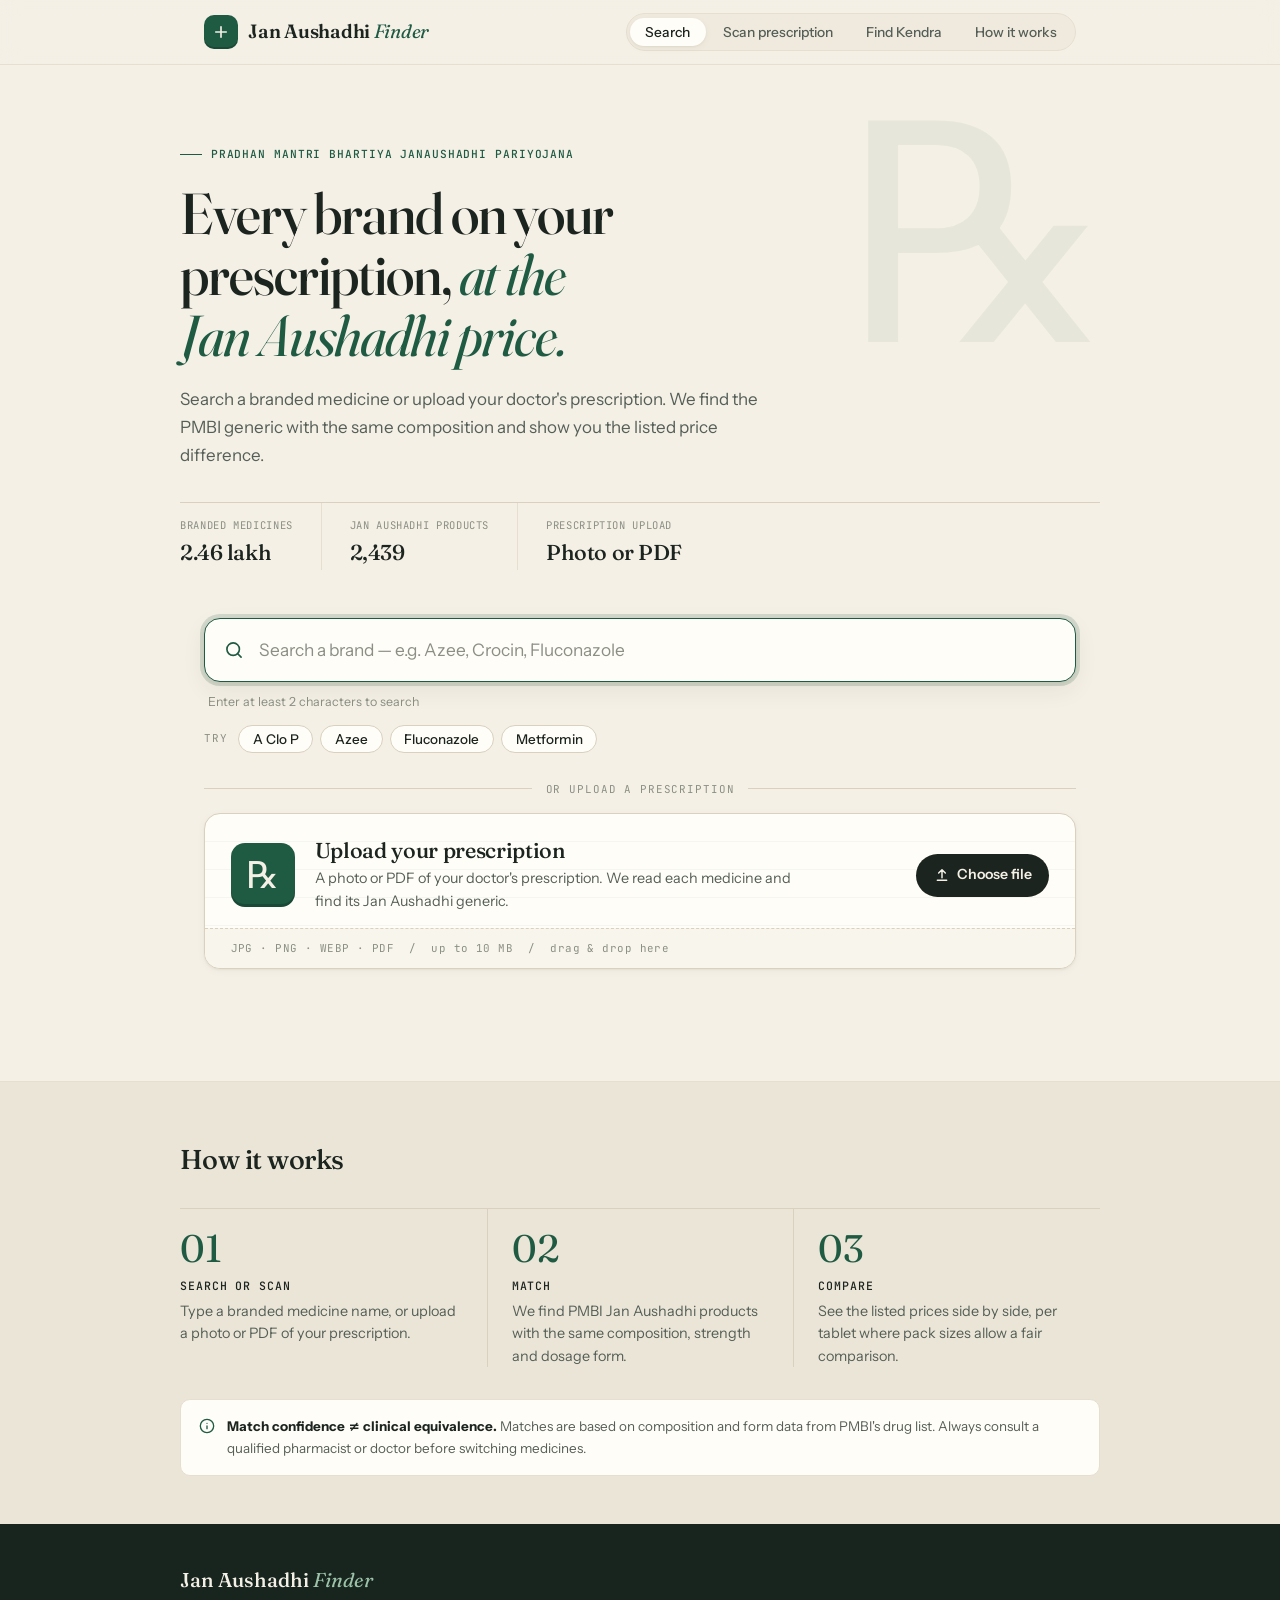
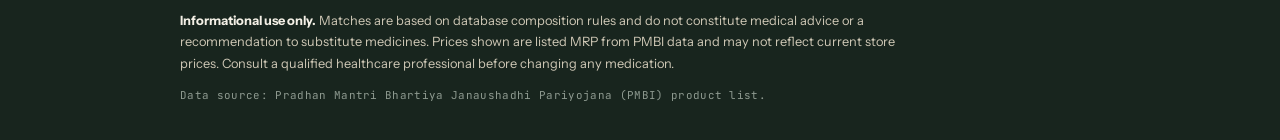
==== commit 5e550e15: "Implementedd Kendra Finder and improved seartching" ====
--- a/index.html
+++ b/index.html
@@ -28,7 +28,8 @@
       <nav class="site-nav" aria-label="Primary navigation">
         <button type="button" class="site-nav__item is-active" id="nav-search">Search</button>
         <button type="button" class="site-nav__item" id="nav-scan">Scan<span class="nav-long"> prescription</span></button>
-        <button type="button" class="site-nav__item" id="nav-how">How it works</button>
+        <button type="button" class="site-nav__item" id="nav-kendra"><span class="nav-long">Find </span>Kendra</button>
+        <button type="button" class="site-nav__item" id="nav-how">How<span class="nav-long"> it works</span></button>
       </nav>
     </div>
   </header>
--- a/frontend/styles.css
+++ b/frontend/styles.css
@@ -1883,6 +1883,204 @@
 .btn-primary:hover { background: var(--c-brand-dark); }
 .btn-primary:active { transform: translateY(1px); }
 
+.btn-secondary {
+  display: inline-flex;
+  align-items: center;
+  gap: 0.4rem;
+  background: var(--c-surface);
+  color: var(--c-text);
+  border: 1px solid var(--c-border);
+  border-radius: var(--r-pill);
+  padding: 0.6rem 1.25rem;
+  font-weight: var(--fw-semibold);
+  font-size: 0.88rem;
+  transition: border-color 0.15s, background 0.15s;
+}
+
+.btn-secondary:hover { border-color: var(--c-brand); background: var(--c-surface-2); }
+
+/* ── Kendra finder ──────────────────────────────────────────── */
+.kendra-page { margin-top: 2rem; }
+
+.kendra-page__title {
+  font-family: var(--ff-display);
+  font-size: clamp(1.8rem, 4.5vw, 2.6rem);
+  font-weight: 500;
+  letter-spacing: -0.015em;
+  line-height: 1.1;
+  margin-bottom: 0.75rem;
+}
+
+.kendra-page__lead {
+  font-size: 0.98rem;
+  color: var(--c-text-muted);
+  max-width: 40rem;
+  margin-bottom: 1.5rem;
+}
+
+.kendra-page__lead strong { color: var(--c-text); }
+
+.kendra-form {
+  padding: 1.25rem 1.35rem;
+  background: var(--c-surface);
+  border: 1px solid var(--c-border-soft);
+  border-radius: var(--r-lg);
+  box-shadow: var(--shadow-sm);
+}
+
+.kendra-form__label {
+  display: block;
+  font-family: var(--ff-mono);
+  font-size: 0.68rem;
+  letter-spacing: 0.08em;
+  text-transform: uppercase;
+  color: var(--c-text-faint);
+  margin-bottom: 0.5rem;
+}
+
+.kendra-form__row { display: flex; gap: 0.6rem; }
+
+.kendra-form__input {
+  flex: 1;
+  min-width: 0;
+  height: 48px;
+  padding: 0 1rem;
+  font-family: var(--ff-mono);
+  font-size: 1.15rem;
+  letter-spacing: 0.12em;
+  color: var(--c-text);
+  background: var(--c-surface-2);
+  border: 1px solid var(--c-border);
+  border-radius: var(--r-md);
+  outline: none;
+}
+
+.kendra-form__input:focus {
+  border-color: var(--c-brand);
+  box-shadow: 0 0 0 4px var(--c-brand-glow);
+}
+
+.kendra-browse {
+  display: flex;
+  flex-wrap: wrap;
+  align-items: center;
+  gap: 0.6rem;
+  margin: 1rem 0 0.5rem;
+}
+
+.kendra-browse__or {
+  font-family: var(--ff-mono);
+  font-size: 0.68rem;
+  letter-spacing: 0.08em;
+  text-transform: uppercase;
+  color: var(--c-text-faint);
+}
+
+.kendra-form__select {
+  flex: 1 1 12rem;
+  min-width: 0;
+  height: 42px;
+  padding: 0 0.75rem;
+  font-family: inherit;
+  font-size: 0.9rem;
+  color: var(--c-text);
+  background: var(--c-surface);
+  border: 1px solid var(--c-border);
+  border-radius: var(--r-md);
+}
+
+.kendra-form__select:disabled { opacity: 0.55; }
+
+.kendra-list {
+  display: grid;
+  grid-template-columns: repeat(2, minmax(0, 1fr));
+  gap: 0.7rem;
+}
+
+.kendra-list > .match-empty { grid-column: 1 / -1; }
+
+.kendra-card {
+  display: flex;
+  flex-direction: column;
+  gap: 0.35rem;
+  padding: 1rem 1.15rem;
+  background: var(--c-surface);
+  border: 1px solid var(--c-border-soft);
+  border-radius: var(--r-lg);
+  box-shadow: var(--shadow-xs);
+}
+
+.kendra-card__top { display: flex; justify-content: space-between; align-items: center; gap: 0.5rem; }
+
+.kendra-card__code {
+  font-family: var(--ff-mono);
+  font-size: 0.74rem;
+  color: var(--c-text-faint);
+}
+
+.kendra-card__badge {
+  font-size: 0.7rem;
+  font-weight: var(--fw-semibold);
+  padding: 0.12rem 0.55rem;
+  border-radius: var(--r-pill);
+  background: var(--c-surface-3);
+  color: var(--c-text-muted);
+}
+
+.kendra-card__badge--same_pin { background: var(--c-conf-strong-bg); color: var(--c-conf-strong); }
+
+.kendra-card__address {
+  font-size: 0.95rem;
+  line-height: 1.45;
+  color: var(--c-text);
+  overflow-wrap: anywhere;
+}
+
+.kendra-card__place { font-size: 0.82rem; color: var(--c-text-muted); }
+
+.kendra-card__map {
+  margin-top: auto;
+  padding-top: 0.4rem;
+  font-size: 0.84rem;
+  font-weight: var(--fw-semibold);
+  color: var(--c-brand);
+  text-decoration: none;
+}
+
+.kendra-card__map:hover { text-decoration: underline; }
+
+.kendra-more { margin: 1rem auto 0; display: flex; }
+
+.kendra-source {
+  margin-top: 1.25rem;
+  font-size: 0.8rem;
+  color: var(--c-text-muted);
+  line-height: 1.6;
+}
+
+.kendra-prompt {
+  display: flex;
+  justify-content: space-between;
+  align-items: center;
+  gap: 1rem;
+  margin: 0.25rem 0 1.25rem;
+  padding: 1.1rem 1.3rem;
+  background: var(--c-jan);
+  border: 1px solid var(--c-jan-border);
+  border-radius: var(--r-lg);
+}
+
+.kendra-prompt__title {
+  font-family: var(--ff-display);
+  font-size: 1.15rem;
+  font-weight: 500;
+  color: var(--c-brand-dark);
+}
+
+.kendra-prompt__body { font-size: 0.86rem; color: var(--c-text-muted); }
+
+.kendra-prompt .btn-primary { flex-shrink: 0; }
+
 /* ── Responsive ─────────────────────────────────────────────── */
 @media (max-width: 760px) {
   .hero { padding-top: 3rem; }
@@ -1922,6 +2120,9 @@
   .scan-drop__hint { margin: 0 -1.25rem; padding: 0.7rem 1.25rem; }
 
   .nav-long { display: none; }
+  .kendra-list { grid-template-columns: 1fr; }
+  .kendra-prompt { flex-direction: column; align-items: stretch; }
+  .kendra-prompt .btn-primary { justify-content: center; }
   .scan-summary { flex-direction: column; align-items: stretch; }
   .scan-summary__save { text-align: left; }
   .rx-card__line { flex-direction: column; align-items: flex-start; gap: 0.35rem; }
